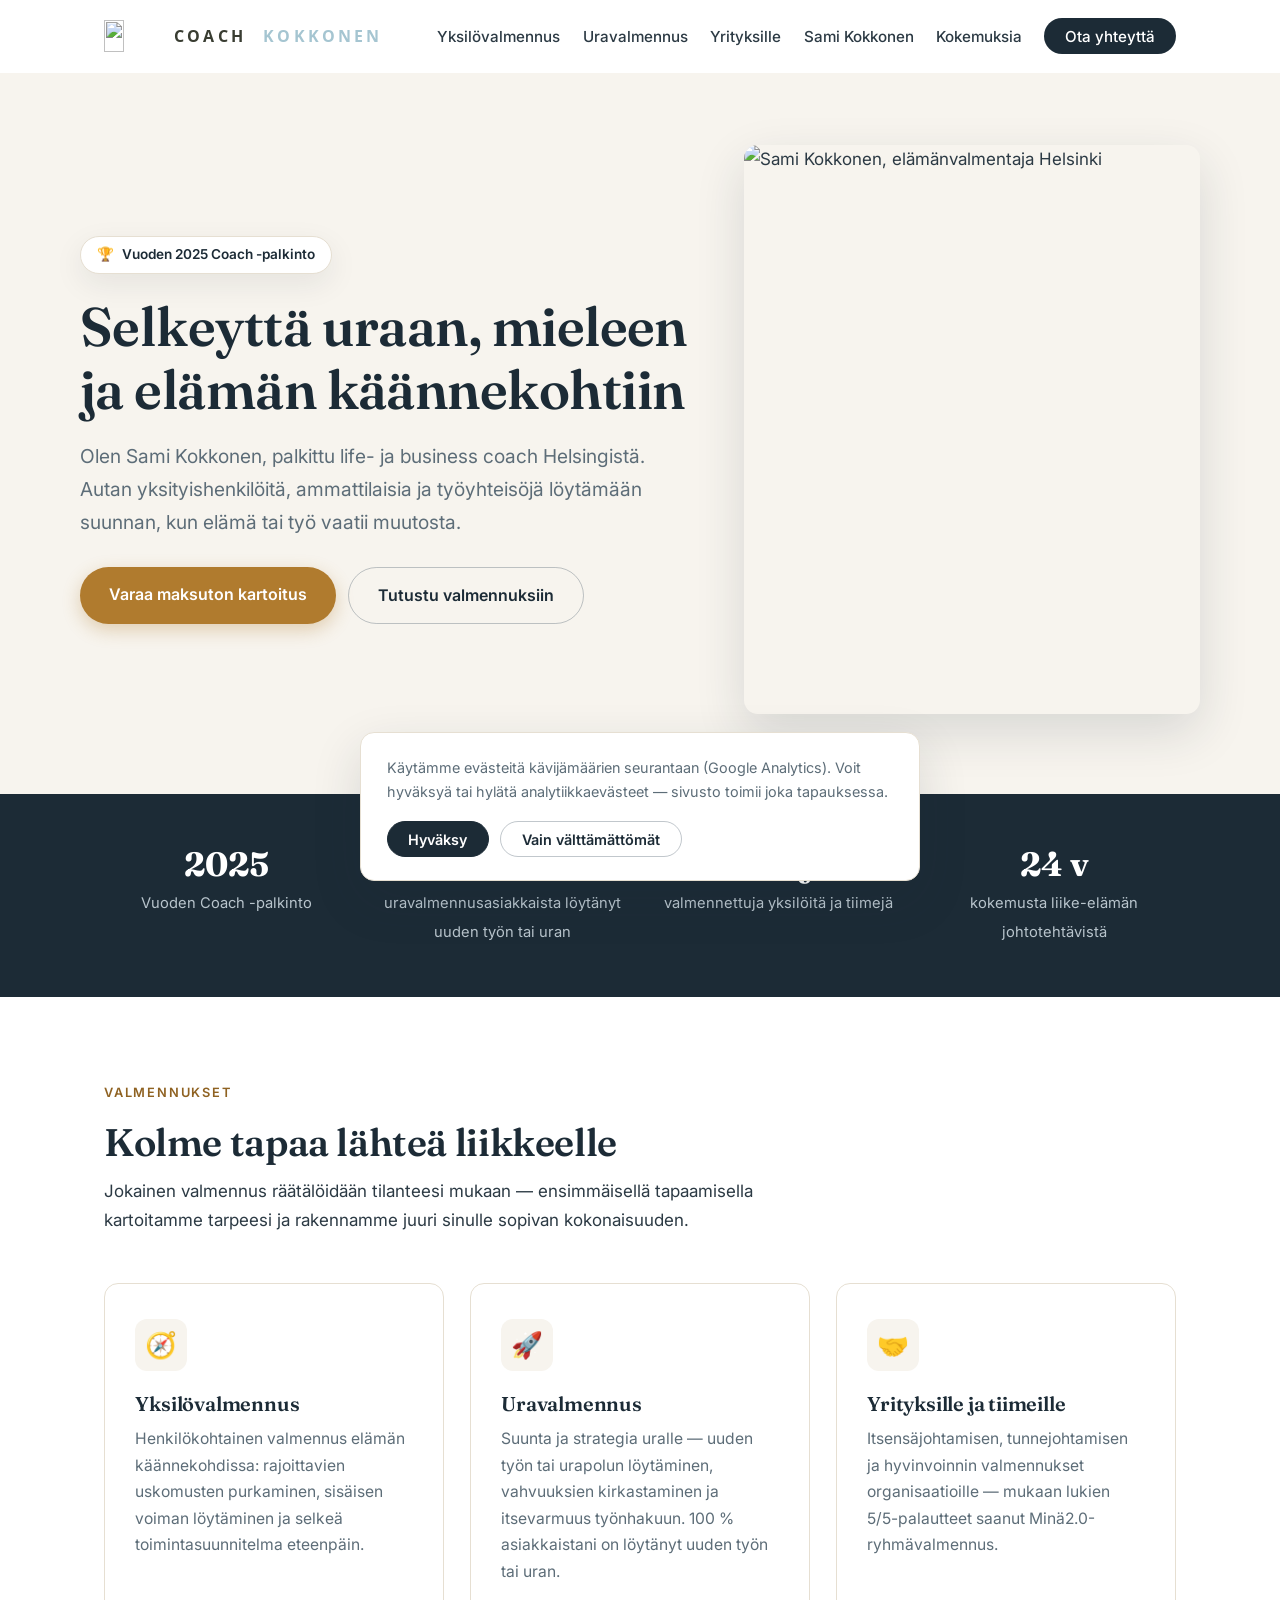
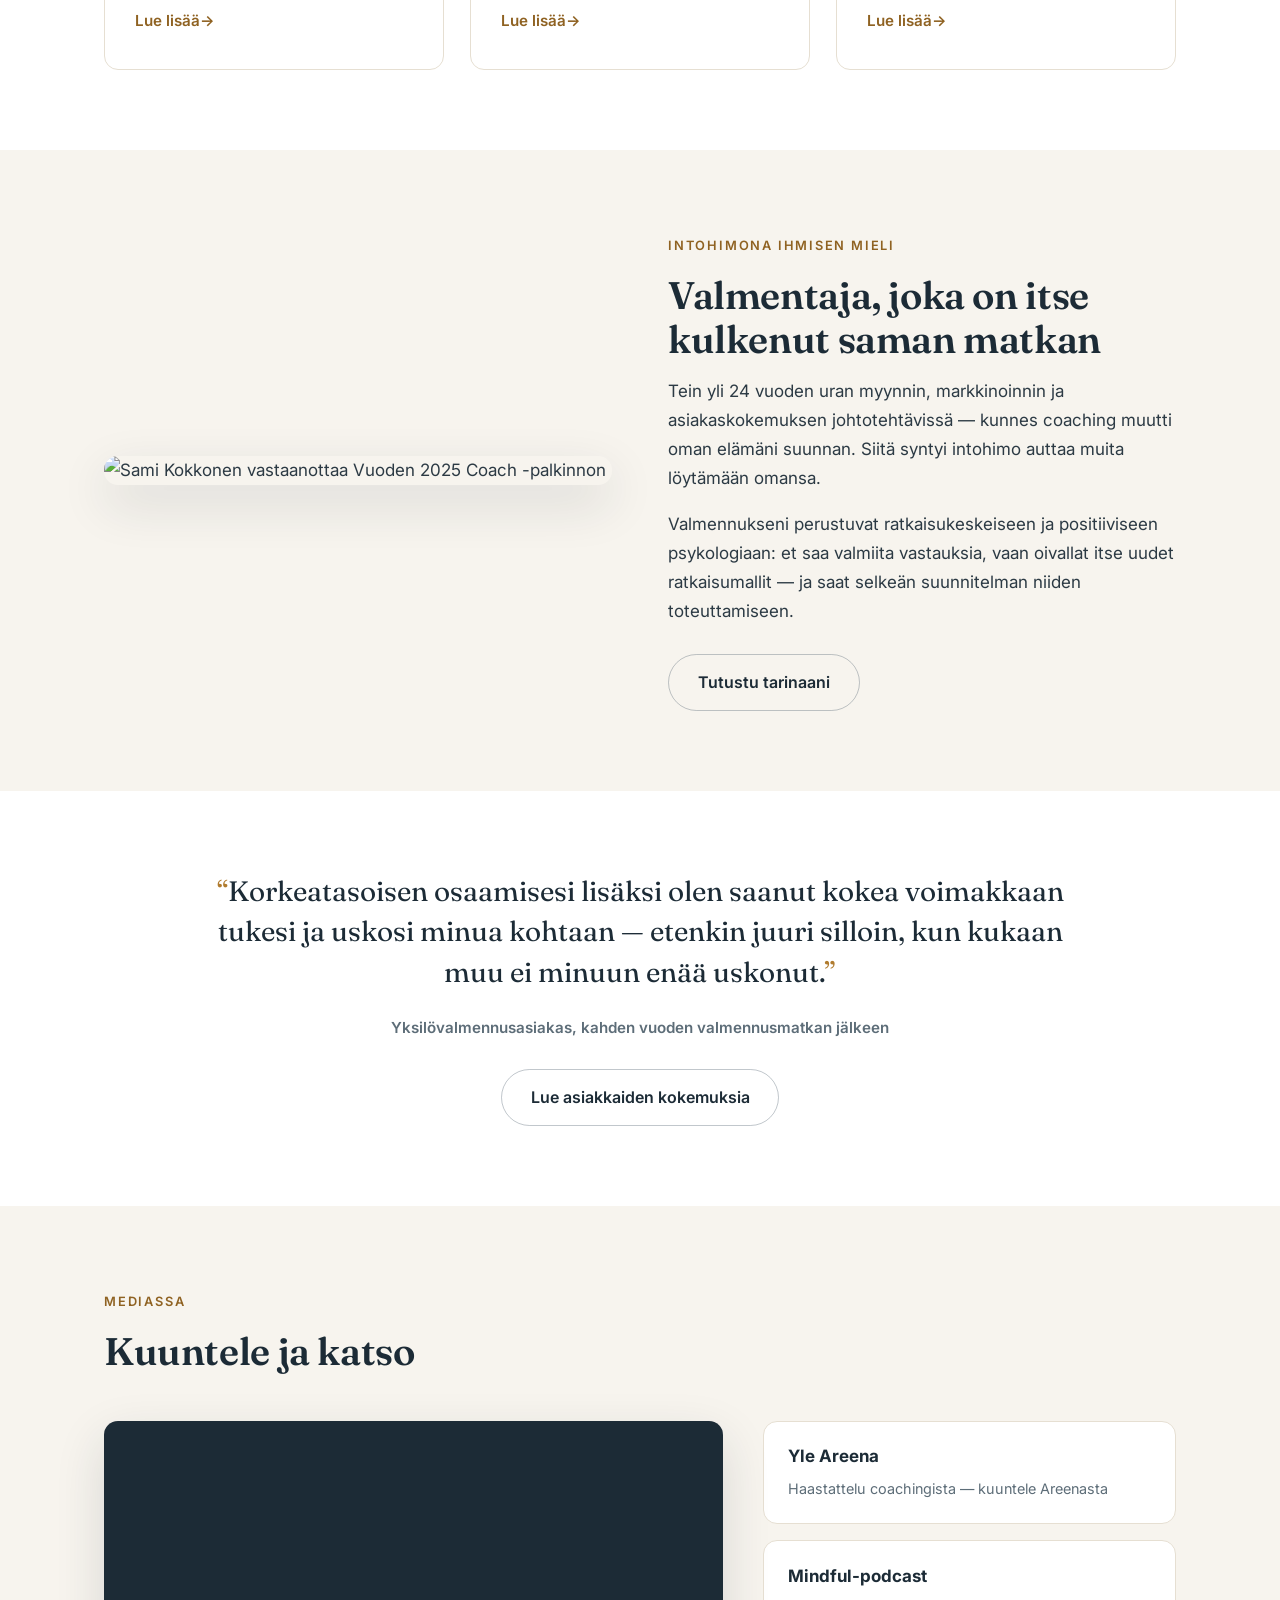
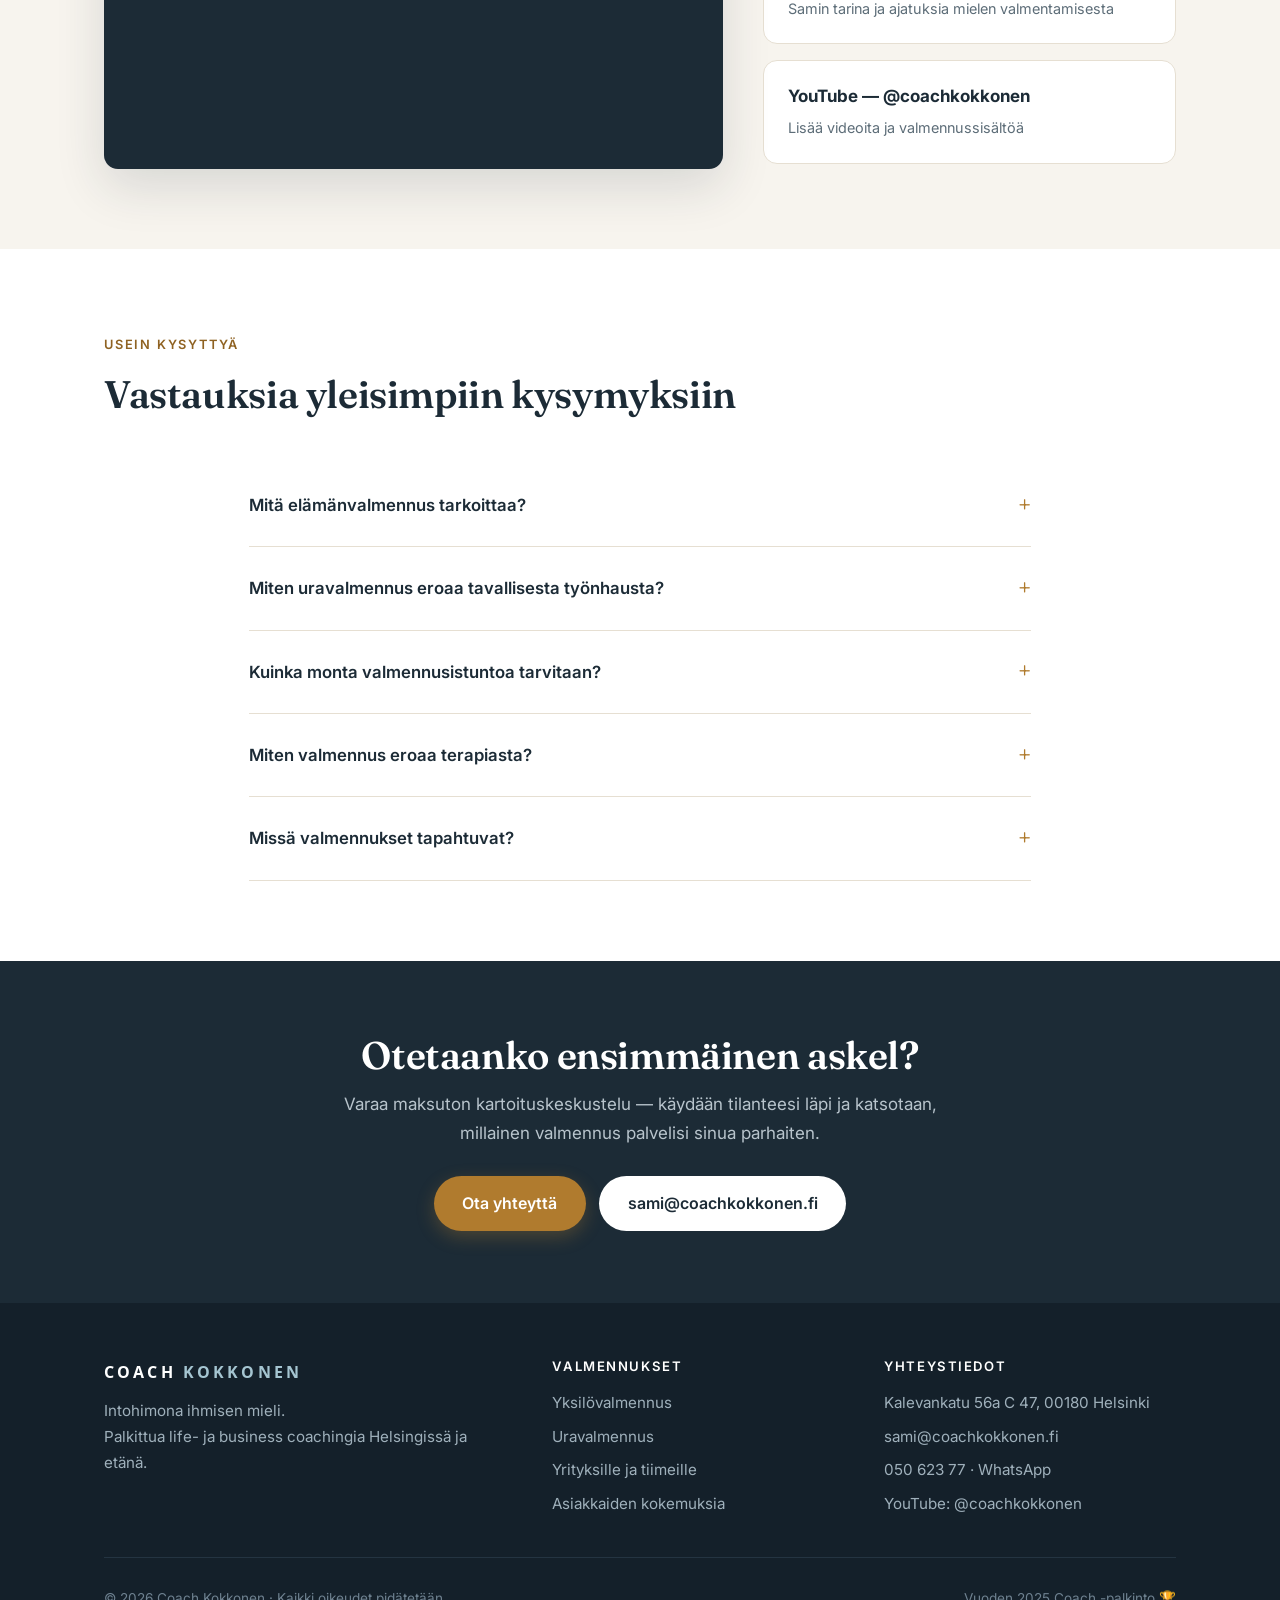
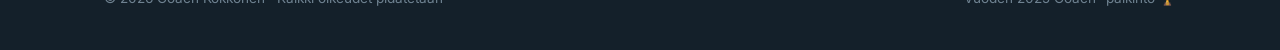
==== index.html @ 94dcbd3d "Initial commit: coachkokkonen.fi website" ====
<!DOCTYPE html>
<html lang="fi">
<head>
<meta charset="utf-8">
<meta name="viewport" content="width=device-width,initial-scale=1">
<title>Coach Kokkonen – Uravalmennus &amp; Elämänvalmennus Helsinki | Sami Kokkonen</title>
<meta name="description" content="Kokenut elämänvalmentaja Helsingissä. Sami Kokkonen auttaa uramuutoksissa, itsensäjohtamisessa ja elämän käännekohdissa. Vuoden 2025 Coach -palkinnon saaja. Ota yhteyttä.">
<link rel="canonical" href="https://www.coachkokkonen.fi/">
<meta property="og:url" content="https://www.coachkokkonen.fi/">
<meta property="og:title" content="Coach Kokkonen – Uravalmennus &amp; Elämänvalmennus Helsinki | Sami Kokkonen">
<meta property="og:type" content="website">
<meta property="og:description" content="Kokenut elämänvalmentaja Helsingissä. Sami Kokkonen auttaa uramuutoksissa, itsensäjohtamisessa ja elämän käännekohdissa. Vuoden 2025 Coach -palkinnon saaja. Ota yhteyttä.">
<meta property="og:site_name" content="coachkokkonen.fi">
<meta property="og:image" content="https://12244a060f.clvaw-cdnwnd.com/14575ef719b008b09313afc50d658e6b/200000005-594c8594c9/700/Sami%20kopio.jpg?ph=12244a060f">
<meta name="robots" content="index,follow">
<link rel="icon" href="https://duyn491kcolsw.cloudfront.net/files/2s/2sd/2sd9d9.ico?ph=12244a060f"><link rel="apple-touch-icon" href="https://duyn491kcolsw.cloudfront.net/files/2s/2sd/2sd9d9.ico?ph=12244a060f">
<link rel="preconnect" href="https://fonts.googleapis.com">
<link rel="preconnect" href="https://fonts.gstatic.com" crossorigin>
<link href="https://fonts.googleapis.com/css2?family=Fraunces:opsz,wght@9..144,500;9..144,600;9..144,700&family=Inter:wght@400;500;600&family=Open+Sans:wght@600;700&display=swap" rel="stylesheet">
<link rel="stylesheet" href="assets/ck.css">
<script async src="https://www.googletagmanager.com/gtag/js?id=G-5MKNSXK6ZG"></script>
<script>
window.dataLayer = window.dataLayer || [];
function gtag(){dataLayer.push(arguments);}
gtag('consent', 'default', {'ad_storage': 'denied', 'analytics_storage': 'denied', 'ad_user_data': 'denied', 'ad_personalization': 'denied'});
gtag('js', new Date());
gtag('config', 'G-5MKNSXK6ZG');
</script>
<script type="application/ld+json">
{
  "@context": "https://schema.org",
  "@graph": [
    {
      "@type": "LocalBusiness",
      "@id": "https://www.coachkokkonen.fi/#business",
      "name": "Coach Kokkonen",
      "description": "Elämänvalmennus, uravalmennus ja itsensäjohtamisen valmennus Helsingissä. Sami Kokkonen on Vuoden 2025 Coach -palkinnon saaja.",
      "url": "https://www.coachkokkonen.fi",
      "telephone": "050 623 77",
      "email": "sami@coachkokkonen.fi",
      "address": {
        "@type": "PostalAddress",
        "streetAddress": "Kalevankatu 56a C 47",
        "addressLocality": "Helsinki",
        "postalCode": "00180",
        "addressCountry": "FI"
      },
      "geo": { "@type": "GeoCoordinates", "latitude": 60.1632, "longitude": 24.9357 },
      "priceRange": "€€",
      "image": "https://12244a060f.clvaw-cdnwnd.com/14575ef719b008b09313afc50d658e6b/200000005-594c8594c9/700/Sami%20kopio.jpg?ph=12244a060f",
      "sameAs": ["https://www.youtube.com/@coachkokkonen"]
    },
    {
      "@type": "Person",
      "@id": "https://www.coachkokkonen.fi/#person",
      "name": "Sami Kokkonen",
      "jobTitle": "Elämänvalmentaja, Coach",
      "description": "Sami Kokkonen on kokenut elämänvalmentaja Helsingissä ja Vuoden 2025 Coach -palkinnon saaja. Hän on valmentanut satoja ihmisiä elämän muutosvaiheissa.",
      "url": "https://www.coachkokkonen.fi/samikokkonen/",
      "worksFor": { "@id": "https://www.coachkokkonen.fi/#business" },
      "award": "Vuoden 2025 Coach -palkinto",
      "image": "https://12244a060f.clvaw-cdnwnd.com/14575ef719b008b09313afc50d658e6b/200000005-594c8594c9/700/Sami%20kopio.jpg?ph=12244a060f",
      "sameAs": ["https://www.youtube.com/@coachkokkonen"]
    },
    {
      "@type": "FAQPage",
      "mainEntity": [
        {
          "@type": "Question",
          "name": "Mitä elämänvalmennus tarkoittaa?",
          "acceptedAnswer": { "@type": "Answer", "text": "Elämänvalmennus on ammatillinen prosessi, jossa valmentaja auttaa asiakasta tunnistamaan tavoitteensa ja rakentamaan toimintasuunnitelman haluamaansa muutokseen. Se on ratkaisukeskeistä ja tulevaisuussuuntautunutta – ei terapiaa." }
        },
        {
          "@type": "Question",
          "name": "Miten uravalmennus eroaa tavallisesta työnhausta?",
          "acceptedAnswer": { "@type": "Answer", "text": "Uravalmennus ei ole vain CV:n hiomista. Se selkeyttää omat vahvuudet, arvot ja urasuunnan sekä rakentaa luottamuksen omaan osaamiseen. Sami Kokkosella on 100 % onnistumisprosentti uravalmennusasiakkailla uuden uran tai työpaikan löytämisessä." }
        },
        {
          "@type": "Question",
          "name": "Kuinka monta valmennusistuntoa tarvitaan?",
          "acceptedAnswer": { "@type": "Answer", "text": "Valmennuksen kesto riippuu yksilöllisestä tilanteesta ja tavoitteista. Kartoitamme tarpeesi ensimmäisessä tapaamisessa ja suunnittelemme juuri sinulle sopivan kokonaisuuden." }
        },
        {
          "@type": "Question",
          "name": "Miten valmennus eroaa terapiasta?",
          "acceptedAnswer": { "@type": "Answer", "text": "Valmennus on tulevaisuuteen ja toimintaan suuntautunutta – se tähtää tavoitteiden saavuttamiseen ja elämänlaadun parantamiseen. Terapia käsittelee menneisyyttä ja psyykkistä sairautta. Valmennus voi toimia terapian rinnalla, mutta ei korvaa sitä." }
        },
        {
          "@type": "Question",
          "name": "Missä valmennukset tapahtuvat?",
          "acceptedAnswer": { "@type": "Answer", "text": "Valmennukset tapahtuvat Helsingissä (Kalevankatu 56a C 47, 00180 Helsinki) tai etäyhteydellä. Yritys- ja ryhmävalmennukset voidaan järjestää myös asiakkaan tiloissa." }
        }
      ]
    }
  ]
}
</script>
</head>
<body>
<header class="site-header">
  <div class="wrap header-inner">
    <a class="brand" href="index.html"><img src="https://12244a060f.clvaw-cdnwnd.com/14575ef719b008b09313afc50d658e6b/200000030-e6f29e6f2b/450/CK.webp?ph=12244a060f" alt="" width="450" height="241">COACH<span>&nbsp;KOKKONEN</span></a>
    <button class="nav-toggle" aria-label="Valikko" aria-expanded="false"><span></span><span></span><span></span></button>
    <nav class="main-nav" aria-label="Päävalikko">
      <ul>
        <li><a href="yksilovalmennus/index.html">Yksilövalmennus</a></li><li><a href="uravalmennus/index.html">Uravalmennus</a></li><li><a href="yksitysille/index.html">Yrityksille</a></li><li><a href="samikokkonen/index.html">Sami Kokkonen</a></li><li><a href="referenssit/index.html">Kokemuksia</a></li><li><a class="nav-cta" href="varaus/index.html">Ota yhteyttä</a></li>
      </ul>
    </nav>
  </div>
</header>
<main>
<section class="hero">
  <div class="wrap hero-grid">
    <div class="hero-text">
      <span class="award-chip">Vuoden 2025 Coach -palkinto</span>
      <h1>Selkeyttä uraan, mieleen ja elämän käännekohtiin</h1>
      <p class="lead">Olen Sami Kokkonen, palkittu life- ja business coach Helsingistä. Autan yksityishenkilöitä, ammattilaisia ja työyhteisöjä löytämään suunnan, kun elämä tai työ vaatii muutosta.</p>
      <div class="btn-row">
        <a class="btn btn-primary" href="varaus/index.html">Varaa maksuton kartoitus</a>
        <a class="btn btn-ghost" href="#valmennukset">Tutustu valmennuksiin</a>
      </div>
    </div>
    <div class="hero-img reveal">
      <img src="https://12244a060f.clvaw-cdnwnd.com/14575ef719b008b09313afc50d658e6b/200000025-9d79d9d79f/700/Samipysty.webp?ph=12244a060f" alt="Sami Kokkonen, elämänvalmentaja Helsinki" width="700" height="875" fetchpriority="high">
    </div>
  </div>
</section>

<section class="stats">
  <div class="wrap stats-grid">
    <div class="stat reveal"><strong>2025</strong><span>Vuoden Coach -palkinto</span></div>
    <div class="stat reveal"><strong>100&nbsp;%</strong><span>uravalmennusasiakkaista löytänyt uuden työn tai uran</span></div>
    <div class="stat reveal"><strong>Satoja</strong><span>valmennettuja yksilöitä ja tiimejä</span></div>
    <div class="stat reveal"><strong>24&nbsp;v</strong><span>kokemusta liike-elämän johtotehtävistä</span></div>
  </div>
</section>

<section class="section" id="valmennukset">
  <div class="wrap">
    <div class="section-head reveal">
      <span class="eyebrow">Valmennukset</span>
      <h2>Kolme tapaa lähteä liikkeelle</h2>
      <p>Jokainen valmennus räätälöidään tilanteesi mukaan — ensimmäisellä tapaamisella kartoitamme tarpeesi ja rakennamme juuri sinulle sopivan kokonaisuuden.</p>
    </div>
    <div class="cards">
      <a class="card reveal" href="yksilovalmennus/index.html">
        <span class="card-icon">🧭</span>
        <h3>Yksilövalmennus</h3>
        <p>Henkilökohtainen valmennus elämän käännekohdissa: rajoittavien uskomusten purkaminen, sisäisen voiman löytäminen ja selkeä toimintasuunnitelma eteenpäin.</p>
        <span class="card-link">Lue lisää</span>
      </a>
      <a class="card reveal" href="uravalmennus/index.html">
        <span class="card-icon">🚀</span>
        <h3>Uravalmennus</h3>
        <p>Suunta ja strategia uralle — uuden työn tai urapolun löytäminen, vahvuuksien kirkastaminen ja itsevarmuus työnhakuun. 100 % asiakkaistani on löytänyt uuden työn tai uran.</p>
        <span class="card-link">Lue lisää</span>
      </a>
      <a class="card reveal" href="yksitysille/index.html">
        <span class="card-icon">🤝</span>
        <h3>Yrityksille ja tiimeille</h3>
        <p>Itsensäjohtamisen, tunnejohtamisen ja hyvinvoinnin valmennukset organisaatioille — mukaan lukien 5/5-palautteet saanut Minä2.0-ryhmävalmennus.</p>
        <span class="card-link">Lue lisää</span>
      </a>
    </div>
  </div>
</section>

<section class="section section-alt">
  <div class="wrap split">
    <div class="reveal">
      <img src="https://12244a060f.clvaw-cdnwnd.com/14575ef719b008b09313afc50d658e6b/200000042-519d5519d6/700/IMG_0600.webp?ph=12244a060f" alt="Sami Kokkonen vastaanottaa Vuoden 2025 Coach -palkinnon" loading="lazy">
    </div>
    <div class="reveal">
      <span class="eyebrow">Intohimona ihmisen mieli</span>
      <h2>Valmentaja, joka on itse kulkenut saman matkan</h2>
      <p>Tein yli 24 vuoden uran myynnin, markkinoinnin ja asiakaskokemuksen johtotehtävissä — kunnes coaching muutti oman elämäni suunnan. Siitä syntyi intohimo auttaa muita löytämään omansa.</p>
      <p>Valmennukseni perustuvat ratkaisukeskeiseen ja positiiviseen psykologiaan: et saa valmiita vastauksia, vaan oivallat itse uudet ratkaisumallit — ja saat selkeän suunnitelman niiden toteuttamiseen.</p>
      <div class="btn-row">
        <a class="btn btn-ghost" href="samikokkonen/index.html">Tutustu tarinaani</a>
      </div>
    </div>
  </div>
</section>

<section class="section">
  <div class="wrap">
    <div class="quote-feature reveal">
      <blockquote>Korkeatasoisen osaamisesi lisäksi olen saanut kokea voimakkaan tukesi ja uskosi minua kohtaan — etenkin juuri silloin, kun kukaan muu ei minuun enää uskonut.</blockquote>
      <cite>Yksilövalmennusasiakas, kahden vuoden valmennusmatkan jälkeen</cite>
      <div class="btn-row" style="justify-content:center">
        <a class="btn btn-ghost" href="referenssit/index.html">Lue asiakkaiden kokemuksia</a>
      </div>
    </div>
  </div>
</section>

<section class="section section-alt">
  <div class="wrap">
    <div class="section-head reveal">
      <span class="eyebrow">Mediassa</span>
      <h2>Kuuntele ja katso</h2>
    </div>
    <div class="media-grid">
      <div class="video-frame reveal">
        <iframe src="https://www.youtube-nocookie.com/embed/ED1IgJJfV4I" title="Coach Kokkonen — YouTube" loading="lazy" allowfullscreen></iframe>
      </div>
      <div class="media-links">
        <a class="media-link reveal" href="https://areena.yle.fi/audio/1-50828276" rel="noopener">
          <strong>Yle Areena</strong>
          <span>Haastattelu coachingista — kuuntele Areenasta</span>
        </a>
        <a class="media-link reveal" href="https://open.spotify.com/episode/5xf4Cy0UXvt36YY0BQ0nOB?si=5157d813c4a547db" rel="noopener">
          <strong>Mindful-podcast</strong>
          <span>Samin tarina ja ajatuksia mielen valmentamisesta</span>
        </a>
        <a class="media-link reveal" href="https://www.youtube.com/@coachkokkonen" rel="noopener">
          <strong>YouTube — @coachkokkonen</strong>
          <span>Lisää videoita ja valmennussisältöä</span>
        </a>
      </div>
    </div>
  </div>
</section>

<section class="section">
  <div class="wrap">
    <div class="section-head reveal">
      <span class="eyebrow">Usein kysyttyä</span>
      <h2>Vastauksia yleisimpiin kysymyksiin</h2>
    </div>
    <div class="faq reveal">
      <details>
        <summary>Mitä elämänvalmennus tarkoittaa?</summary>
        <p>Elämänvalmennus on ammatillinen prosessi, jossa valmentaja auttaa sinua tunnistamaan tavoitteesi ja rakentamaan toimintasuunnitelman haluamaasi muutokseen. Se on ratkaisukeskeistä ja tulevaisuussuuntautunutta — ei terapiaa.</p>
      </details>
      <details>
        <summary>Miten uravalmennus eroaa tavallisesta työnhausta?</summary>
        <p>Uravalmennus ei ole vain CV:n hiomista. Se selkeyttää vahvuutesi, arvosi ja urasuuntasi sekä rakentaa luottamuksen omaan osaamiseen. Uravalmennusasiakkaistani 100 % on löytänyt uuden uran tai työpaikan.</p>
      </details>
      <details>
        <summary>Kuinka monta valmennusistuntoa tarvitaan?</summary>
        <p>Valmennuksen kesto riippuu tilanteestasi ja tavoitteistasi. Kartoitamme tarpeesi ensimmäisessä tapaamisessa ja suunnittelemme juuri sinulle sopivan kokonaisuuden.</p>
      </details>
      <details>
        <summary>Miten valmennus eroaa terapiasta?</summary>
        <p>Valmennus suuntautuu tulevaisuuteen ja toimintaan — se tähtää tavoitteiden saavuttamiseen ja elämänlaadun parantamiseen. Terapia käsittelee menneisyyttä ja psyykkistä sairautta. Valmennus voi toimia terapian rinnalla, mutta ei korvaa sitä.</p>
      </details>
      <details>
        <summary>Missä valmennukset tapahtuvat?</summary>
        <p>Valmennukset tapahtuvat Helsingissä (Kalevankatu 56a C 47, 00180 Helsinki) tai etäyhteydellä. Yritys- ja ryhmävalmennukset voidaan järjestää myös asiakkaan tiloissa.</p>
      </details>
    </div>
  </div>
</section>

<section class="cta-band">
  <div class="wrap reveal">
    <h2>Otetaanko ensimmäinen askel?</h2>
    <p>Varaa maksuton kartoituskeskustelu — käydään tilanteesi läpi ja katsotaan, millainen valmennus palvelisi sinua parhaiten.</p>
    <div class="btn-row">
      <a class="btn btn-primary" href="varaus/index.html">Ota yhteyttä</a>
      <a class="btn btn-light" href="mailto:sami@coachkokkonen.fi">sami@coachkokkonen.fi</a>
    </div>
  </div>
</section>
</main>
<footer class="site-footer">
  <div class="wrap">
    <div class="footer-grid">
      <div>
        <a class="brand" href="index.html">COACH<span>&nbsp;KOKKONEN</span></a>
        <p>Intohimona ihmisen mieli.<br>Palkittua life- ja business coachingia Helsingissä ja etänä.</p>
      </div>
      <div>
        <h3>Valmennukset</h3>
        <ul>
          <li><a href="yksilovalmennus/index.html">Yksilövalmennus</a></li>
          <li><a href="uravalmennus/index.html">Uravalmennus</a></li>
          <li><a href="yksitysille/index.html">Yrityksille ja tiimeille</a></li>
          <li><a href="referenssit/index.html">Asiakkaiden kokemuksia</a></li>
        </ul>
      </div>
      <div>
        <h3>Yhteystiedot</h3>
        <ul>
          <li>Kalevankatu 56a C 47, 00180 Helsinki</li>
          <li><a href="mailto:sami@coachkokkonen.fi">sami@coachkokkonen.fi</a></li>
          <li><a href="tel:05062377">050 623 77</a> · <a href="https://wa.me/+3585062377" rel="noopener">WhatsApp</a></li>
          <li><a href="https://www.youtube.com/@coachkokkonen" rel="noopener">YouTube: @coachkokkonen</a></li>
        </ul>
      </div>
    </div>
    <div class="footer-bottom">
      <span>© 2026 Coach Kokkonen · Kaikki oikeudet pidätetään</span>
      <span>Vuoden 2025 Coach -palkinto 🏆</span>
    </div>
  </div>
</footer>
<div class="cookie-banner" role="dialog" aria-label="Evästeet">
  <p>Käytämme evästeitä kävijämäärien seurantaan (Google Analytics). Voit hyväksyä tai hylätä analytiikkaevästeet — sivusto toimii joka tapauksessa.</p>
  <div class="cookie-actions">
    <button class="accept">Hyväksy</button>
    <button class="decline">Vain välttämättömät</button>
  </div>
</div>
<script src="assets/ck.js"></script>
</body>
</html>
---- assets/ck.css ----
/* ============================================================
   Coach Kokkonen — sivuston tyylit
   ============================================================ */

:root {
  --ink: #1c2b36;
  --ink-soft: #46596655;
  --text: #2c3a44;
  --text-muted: #5d6d78;
  --paper: #f7f4ee;
  --white: #ffffff;
  --accent: #b07b2e;
  --accent-dark: #8f6222;
  --line: #e6dfd2;
  --logo-blue: #a5c5d1;
  --logo-dark: #393d32;
  --radius: 14px;
  --shadow: 0 10px 30px rgba(28, 43, 54, 0.08);
  --shadow-lg: 0 18px 50px rgba(28, 43, 54, 0.14);
  --font-display: "Fraunces", Georgia, serif;
  --font-body: "Inter", -apple-system, "Segoe UI", sans-serif;
  --w-max: 1120px;
}

* { box-sizing: border-box; margin: 0; padding: 0; }

html { scroll-behavior: smooth; }

body {
  font-family: var(--font-body);
  font-size: 1.0625rem;
  line-height: 1.7;
  color: var(--text);
  background: var(--white);
  -webkit-font-smoothing: antialiased;
  overflow-wrap: break-word;
}

.stat span, h1, h2 { -webkit-hyphens: auto; hyphens: auto; }

img { max-width: 100%; height: auto; display: block; }

h1, h2, h3 {
  font-family: var(--font-display);
  font-weight: 600;
  color: var(--ink);
  line-height: 1.15;
  letter-spacing: -0.01em;
}

h1 { font-size: clamp(2.2rem, 5vw, 3.4rem); }
h2 { font-size: clamp(1.7rem, 3.5vw, 2.4rem); }
h3 { font-size: 1.25rem; }

p + p { margin-top: 1em; }

a { color: var(--accent-dark); }

.wrap {
  max-width: var(--w-max);
  margin: 0 auto;
  padding: 0 1.5rem;
}

.eyebrow {
  display: inline-block;
  font-size: 0.8rem;
  font-weight: 600;
  letter-spacing: 0.14em;
  text-transform: uppercase;
  color: var(--accent-dark);
  margin-bottom: 1rem;
}

.lead {
  font-size: 1.2rem;
  color: var(--text-muted);
  max-width: 38em;
}

/* ---------- Painikkeet ---------- */

.btn {
  display: inline-block;
  font-family: var(--font-body);
  font-size: 1rem;
  font-weight: 600;
  text-decoration: none;
  padding: 0.85rem 1.8rem;
  border-radius: 999px;
  transition: transform 0.18s ease, box-shadow 0.18s ease, background 0.18s ease;
}

.btn-primary {
  background: var(--accent);
  color: var(--white);
  box-shadow: 0 6px 18px rgba(176, 123, 46, 0.32);
}

.btn-primary:hover {
  background: var(--accent-dark);
  transform: translateY(-2px);
  box-shadow: 0 10px 24px rgba(176, 123, 46, 0.4);
}

.btn-ghost {
  color: var(--ink);
  border: 1.5px solid var(--ink-soft);
  background: transparent;
}

.btn-ghost:hover {
  border-color: var(--ink);
  transform: translateY(-2px);
}

.btn-light {
  background: var(--white);
  color: var(--ink);
}

.btn-light:hover { transform: translateY(-2px); box-shadow: var(--shadow); }

.btn-row {
  display: flex;
  flex-wrap: wrap;
  gap: 0.8rem;
  margin-top: 1.8rem;
}

/* ---------- Header ---------- */

.site-header {
  position: sticky;
  top: 0;
  z-index: 100;
  background: rgba(255, 255, 255, 0.94);
  backdrop-filter: blur(10px);
  border-bottom: 1px solid transparent;
  transition: border-color 0.2s ease, box-shadow 0.2s ease;
}

.site-header.scrolled {
  border-bottom-color: var(--line);
  box-shadow: 0 4px 18px rgba(28, 43, 54, 0.06);
}

.header-inner {
  display: flex;
  align-items: center;
  justify-content: space-between;
  gap: 1rem;
  min-height: 72px;
  position: relative;
}

.brand {
  display: inline-flex;
  align-items: center;
  gap: 0.65rem;
  font-family: "Open Sans", var(--font-body);
  font-size: 0.98rem;
  font-weight: 700;
  letter-spacing: 0.2em;
  color: var(--logo-dark);
  text-decoration: none;
  white-space: nowrap;
}

.brand img {
  height: 32px;
  width: auto;
}

.brand span { color: var(--logo-blue); }

.main-nav ul {
  display: flex;
  align-items: center;
  gap: 1.4rem;
  list-style: none;
}

.main-nav a {
  white-space: nowrap;
  font-size: 0.95rem;
  font-weight: 500;
  color: var(--text);
  text-decoration: none;
  padding: 0.3rem 0;
  border-bottom: 2px solid transparent;
  transition: color 0.15s ease, border-color 0.15s ease;
}

.main-nav a:hover { color: var(--ink); border-bottom-color: var(--accent); }

.main-nav a.active { color: var(--ink); border-bottom-color: var(--accent); font-weight: 600; }

.main-nav a.nav-cta {
  background: var(--ink);
  color: var(--white);
  padding: 0.55rem 1.3rem;
  border-radius: 999px;
  border-bottom: none;
}

.main-nav a.nav-cta:hover { background: var(--accent-dark); }

.nav-toggle {
  display: none;
  background: none;
  border: none;
  cursor: pointer;
  padding: 0.5rem;
}

.nav-toggle span {
  display: block;
  width: 24px;
  height: 2px;
  background: var(--ink);
  margin: 5px 0;
  transition: transform 0.2s ease, opacity 0.2s ease;
}

@media (max-width: 1120px) {
  .nav-toggle { display: block; }

  .site-header .main-nav {
    position: absolute;
    top: 100%;
    left: 0;
    right: 0;
    background: var(--white);
    border-bottom: 1px solid var(--line);
    box-shadow: var(--shadow-lg);
    display: none;
  }

  .site-header .main-nav.open { display: block; }

  .site-header .main-nav ul {
    flex-direction: column;
    align-items: stretch;
    gap: 0;
    padding: 0.8rem 1.5rem 1.4rem;
  }

  .site-header .main-nav a {
    display: block;
    padding: 0.7rem 0;
    font-size: 1.05rem;
    border-bottom: 1px solid var(--line);
  }

  .site-header .main-nav a.nav-cta { text-align: center; margin-top: 0.9rem; border-bottom: none; }

  body.nav-open .nav-toggle span:nth-child(1) { transform: translateY(7px) rotate(45deg); }
  body.nav-open .nav-toggle span:nth-child(2) { opacity: 0; }
  body.nav-open .nav-toggle span:nth-child(3) { transform: translateY(-7px) rotate(-45deg); }
}

/* ---------- Hero ---------- */

.hero {
  background: var(--paper);
  overflow: hidden;
}

.hero-grid {
  display: grid;
  grid-template-columns: minmax(0, 1.15fr) minmax(0, 0.85fr);
  gap: 3rem;
  align-items: center;
  padding: 4.5rem 0 5rem;
}

.award-chip {
  display: inline-flex;
  align-items: center;
  gap: 0.5rem;
  background: var(--white);
  border: 1px solid var(--line);
  border-radius: 999px;
  padding: 0.4rem 1rem;
  font-size: 0.85rem;
  font-weight: 600;
  color: var(--ink);
  margin-bottom: 1.4rem;
  box-shadow: var(--shadow);
}

.award-chip::before { content: "🏆"; }

.hero-text h1 { margin-bottom: 1.2rem; }

.hero-img {
  position: relative;
}

.hero-img img {
  border-radius: var(--radius);
  box-shadow: var(--shadow-lg);
  aspect-ratio: 4 / 5;
  object-fit: cover;
  width: 100%;
}

.hero-img::after {
  content: "";
  position: absolute;
  inset: 1.2rem -1.2rem -1.2rem 1.2rem;
  border: 2px solid var(--accent);
  border-radius: var(--radius);
  opacity: 0.45;
  z-index: -1;
}

@media (max-width: 820px) {
  .hero-grid { grid-template-columns: 1fr; padding: 3rem 0 3.5rem; }
  .hero-img { max-width: 420px; }
}

/* ---------- Lukurivi (stats) ---------- */

.stats {
  background: var(--ink);
  color: var(--white);
  padding: 3.2rem 0;
}

.stats-grid {
  display: grid;
  grid-template-columns: repeat(4, minmax(0, 1fr));
  gap: 2rem;
  text-align: center;
}

.stat strong {
  display: block;
  font-family: var(--font-display);
  font-size: 2.1rem;
  color: var(--white);
  line-height: 1.1;
  margin-bottom: 0.35rem;
}

.stat span { font-size: 0.92rem; color: #b8c4cc; }

@media (max-width: 820px) {
  .stats-grid { grid-template-columns: repeat(2, minmax(0, 1fr)); }
}

/* ---------- Sektiot ---------- */

.section { padding: 5rem 0; }

.section-alt { background: var(--paper); }

.section-head {
  max-width: 44em;
  margin-bottom: 3rem;
}

.section-head h2 { margin-bottom: 0.8rem; }

/* ---------- Palvelukortit ---------- */

.cards {
  display: grid;
  grid-template-columns: repeat(3, minmax(0, 1fr));
  gap: 1.6rem;
}

.card {
  background: var(--white);
  border: 1px solid var(--line);
  border-radius: var(--radius);
  padding: 2.2rem 1.9rem;
  display: flex;
  flex-direction: column;
  text-decoration: none;
  color: var(--text);
  transition: transform 0.2s ease, box-shadow 0.2s ease, border-color 0.2s ease;
}

.card:hover {
  transform: translateY(-5px);
  box-shadow: var(--shadow-lg);
  border-color: transparent;
}

.card .card-icon {
  font-size: 1.6rem;
  width: 52px;
  height: 52px;
  display: grid;
  place-items: center;
  background: var(--paper);
  border-radius: 12px;
  margin-bottom: 1.3rem;
}

.card h3 { margin-bottom: 0.7rem; }

.card p { font-size: 0.98rem; color: var(--text-muted); flex-grow: 1; }

.card .card-link {
  margin-top: 1.4rem;
  font-weight: 600;
  font-size: 0.95rem;
  color: var(--accent-dark);
}

.card .card-link::after { content: " →"; transition: margin-left 0.15s ease; display: inline-block; }

.card:hover .card-link::after { margin-left: 4px; }

@media (max-width: 820px) {
  .cards { grid-template-columns: 1fr; }
}

/* ---------- Kaksipalstainen sisältö ---------- */

.split {
  display: grid;
  grid-template-columns: minmax(0, 1fr) minmax(0, 1fr);
  gap: 3.5rem;
  align-items: center;
}

.split img {
  border-radius: var(--radius);
  box-shadow: var(--shadow-lg);
  width: 100%;
  object-fit: cover;
}

.split h2 { margin-bottom: 1rem; }

@media (max-width: 820px) {
  .split { grid-template-columns: 1fr; gap: 2rem; }
}

/* ---------- Listat ---------- */

.checklist {
  list-style: none;
  margin-top: 1.4rem;
  display: grid;
  gap: 0.7rem;
}

.checklist li {
  position: relative;
  padding-left: 1.9rem;
}

.checklist li::before {
  content: "✓";
  position: absolute;
  left: 0;
  top: 0;
  font-weight: 700;
  color: var(--accent);
}

/* ---------- Prosessivaiheet ---------- */

.steps {
  display: grid;
  grid-template-columns: repeat(3, minmax(0, 1fr));
  gap: 1.6rem;
  counter-reset: step;
}

.steps.steps-4 { grid-template-columns: repeat(4, minmax(0, 1fr)); }

.step {
  background: var(--white);
  border: 1px solid var(--line);
  border-radius: var(--radius);
  padding: 2rem 1.8rem;
}

.step::before {
  counter-increment: step;
  content: counter(step, decimal-leading-zero);
  display: block;
  font-family: var(--font-display);
  font-size: 1.5rem;
  font-weight: 700;
  color: var(--accent);
  margin-bottom: 0.8rem;
}

.step h3 { margin-bottom: 0.5rem; font-size: 1.12rem; }

.step p { font-size: 0.95rem; color: var(--text-muted); }

@media (max-width: 880px) {
  .steps, .steps.steps-4 { grid-template-columns: 1fr; }
}

/* ---------- Sitaatit ---------- */

.quote-feature {
  max-width: 50em;
  margin: 0 auto;
  text-align: center;
}

.quote-feature blockquote {
  font-family: var(--font-display);
  font-size: clamp(1.3rem, 2.6vw, 1.75rem);
  line-height: 1.45;
  color: var(--ink);
}

.quote-feature blockquote::before { content: "“"; color: var(--accent); }
.quote-feature blockquote::after { content: "”"; color: var(--accent); }

.quote-feature cite {
  display: block;
  margin-top: 1.4rem;
  font-style: normal;
  font-size: 0.95rem;
  font-weight: 600;
  color: var(--text-muted);
}

.quote-grid {
  display: grid;
  grid-template-columns: repeat(2, minmax(0, 1fr));
  gap: 1.6rem;
}

.quote-card {
  background: var(--white);
  border: 1px solid var(--line);
  border-radius: var(--radius);
  padding: 2rem 1.9rem;
  display: flex;
  flex-direction: column;
}

.quote-card blockquote {
  flex-grow: 1;
  font-size: 1rem;
  color: var(--text);
}

.quote-card blockquote::before {
  content: "“";
  display: block;
  font-family: var(--font-display);
  font-size: 2.2rem;
  color: var(--accent);
  line-height: 1;
  margin-bottom: 0.4rem;
}

.quote-card cite {
  margin-top: 1.3rem;
  font-style: normal;
  font-size: 0.9rem;
  font-weight: 600;
  color: var(--ink);
}

.quote-card cite small {
  display: block;
  font-weight: 400;
  color: var(--text-muted);
}

@media (max-width: 820px) {
  .quote-grid { grid-template-columns: 1fr; }
}

/* ---------- Media ---------- */

.media-grid {
  display: grid;
  grid-template-columns: minmax(0, 1.2fr) minmax(0, 0.8fr);
  gap: 2.5rem;
  align-items: start;
}

.video-frame {
  position: relative;
  padding-bottom: 56.25%;
  border-radius: var(--radius);
  overflow: hidden;
  box-shadow: var(--shadow-lg);
  background: var(--ink);
}

.video-frame iframe {
  position: absolute;
  inset: 0;
  width: 100%;
  height: 100%;
  border: 0;
}

.media-links { display: grid; gap: 1rem; }

.media-link {
  display: block;
  background: var(--white);
  border: 1px solid var(--line);
  border-radius: var(--radius);
  padding: 1.3rem 1.5rem;
  text-decoration: none;
  color: var(--text);
  transition: transform 0.18s ease, box-shadow 0.18s ease;
}

.media-link:hover { transform: translateY(-3px); box-shadow: var(--shadow); }

.media-link strong { display: block; color: var(--ink); margin-bottom: 0.15rem; }

.media-link span { font-size: 0.9rem; color: var(--text-muted); }

@media (max-width: 820px) {
  .media-grid { grid-template-columns: 1fr; }
}

/* ---------- FAQ ---------- */

.faq { max-width: 46em; margin: 0 auto; }

.faq details {
  border-bottom: 1px solid var(--line);
}

.faq summary {
  cursor: pointer;
  list-style: none;
  display: flex;
  justify-content: space-between;
  align-items: center;
  gap: 1rem;
  padding: 1.3rem 0;
  font-weight: 600;
  font-size: 1.05rem;
  color: var(--ink);
}

.faq summary::-webkit-details-marker { display: none; }

.faq summary::after {
  content: "+";
  font-family: var(--font-display);
  font-size: 1.5rem;
  color: var(--accent);
  transition: transform 0.2s ease;
  flex-shrink: 0;
}

.faq details[open] summary::after { transform: rotate(45deg); }

.faq details p {
  padding: 0 0 1.4rem;
  color: var(--text-muted);
  max-width: 42em;
}

/* ---------- CTA-banneri ---------- */

.cta-band {
  background: var(--ink);
  color: var(--white);
  text-align: center;
  padding: 4.5rem 0;
}

.cta-band h2 { color: var(--white); margin-bottom: 0.8rem; }

.cta-band p { color: #b8c4cc; max-width: 36em; margin: 0 auto; }

.cta-band .btn-row { justify-content: center; }

/* ---------- Yhteystiedot ---------- */

.contact-grid {
  display: grid;
  grid-template-columns: minmax(0, 1fr) minmax(0, 1fr);
  gap: 3rem;
  align-items: start;
}

.contact-card {
  background: var(--white);
  border: 1px solid var(--line);
  border-radius: var(--radius);
  padding: 2.4rem 2.2rem;
  box-shadow: var(--shadow);
}

.contact-card dl { display: grid; gap: 1.3rem; }

.contact-card dt {
  font-size: 0.78rem;
  font-weight: 600;
  letter-spacing: 0.1em;
  text-transform: uppercase;
  color: var(--text-muted);
  margin-bottom: 0.2rem;
}

.contact-card dd { font-size: 1.1rem; color: var(--ink); }

.contact-card dd a { color: var(--ink); text-decoration: none; border-bottom: 1.5px solid var(--accent); }

.contact-card dd a:hover { color: var(--accent-dark); }

@media (max-width: 820px) {
  .contact-grid { grid-template-columns: 1fr; }
}

/* ---------- Sivuhero (alasivut) ---------- */

.page-hero {
  background: var(--paper);
  padding: 4rem 0 3.5rem;
}

.page-hero h1 { margin-bottom: 1rem; }

/* ---------- Proosasisältö ---------- */

.prose { max-width: 44em; }

.prose h2 { margin: 2.2rem 0 0.8rem; font-size: 1.5rem; }

.prose ul { margin: 1em 0 1em 1.3em; }

.prose li { margin-bottom: 0.4em; }

/* ---------- Footer ---------- */

.site-footer {
  background: #14202a;
  color: #9fb0bb;
  padding: 3.5rem 0 2.5rem;
  font-size: 0.95rem;
}

.footer-grid {
  display: grid;
  grid-template-columns: minmax(0, 1.4fr) minmax(0, 1fr) minmax(0, 1fr);
  gap: 2.5rem;
  margin-bottom: 2.5rem;
}

.site-footer .brand { color: var(--white); display: inline-block; margin-bottom: 0.8rem; }

.site-footer h3 {
  color: var(--white);
  font-family: var(--font-body);
  font-size: 0.82rem;
  font-weight: 600;
  letter-spacing: 0.12em;
  text-transform: uppercase;
  margin-bottom: 1rem;
}

.site-footer ul { list-style: none; display: grid; gap: 0.5rem; }

.site-footer a { color: #9fb0bb; text-decoration: none; }

.site-footer a:hover { color: var(--white); }

.footer-bottom {
  border-top: 1px solid #243441;
  padding-top: 1.8rem;
  display: flex;
  flex-wrap: wrap;
  justify-content: space-between;
  gap: 1rem;
  font-size: 0.85rem;
  color: #6e8190;
}

@media (max-width: 820px) {
  .footer-grid { grid-template-columns: 1fr; gap: 2rem; }
}

/* ---------- Evästeilmoitus ---------- */

.cookie-banner {
  position: fixed;
  left: 1.2rem;
  right: 1.2rem;
  bottom: 1.2rem;
  z-index: 200;
  max-width: 560px;
  margin: 0 auto;
  background: var(--white);
  border: 1px solid var(--line);
  border-radius: var(--radius);
  box-shadow: var(--shadow-lg);
  padding: 1.4rem 1.6rem;
  display: none;
}

.cookie-banner.visible { display: block; }

.cookie-banner p { font-size: 0.9rem; color: var(--text-muted); margin-bottom: 1rem; }

.cookie-banner .cookie-actions { display: flex; gap: 0.7rem; flex-wrap: wrap; }

.cookie-banner button {
  font-family: var(--font-body);
  font-size: 0.9rem;
  font-weight: 600;
  padding: 0.55rem 1.3rem;
  border-radius: 999px;
  cursor: pointer;
  border: 1.5px solid var(--ink-soft);
  background: transparent;
  color: var(--ink);
}

.cookie-banner button.accept {
  background: var(--ink);
  border-color: var(--ink);
  color: var(--white);
}

/* ---------- Scroll reveal ---------- */

.reveal {
  opacity: 0;
  transform: translateY(22px);
  transition: opacity 0.6s ease, transform 0.6s ease;
}

.reveal.in {
  opacity: 1;
  transform: none;
}

@media (prefers-reduced-motion: reduce) {
  html { scroll-behavior: auto; }
  .reveal { opacity: 1; transform: none; transition: none; }
  .btn, .card, .media-link { transition: none; }
}
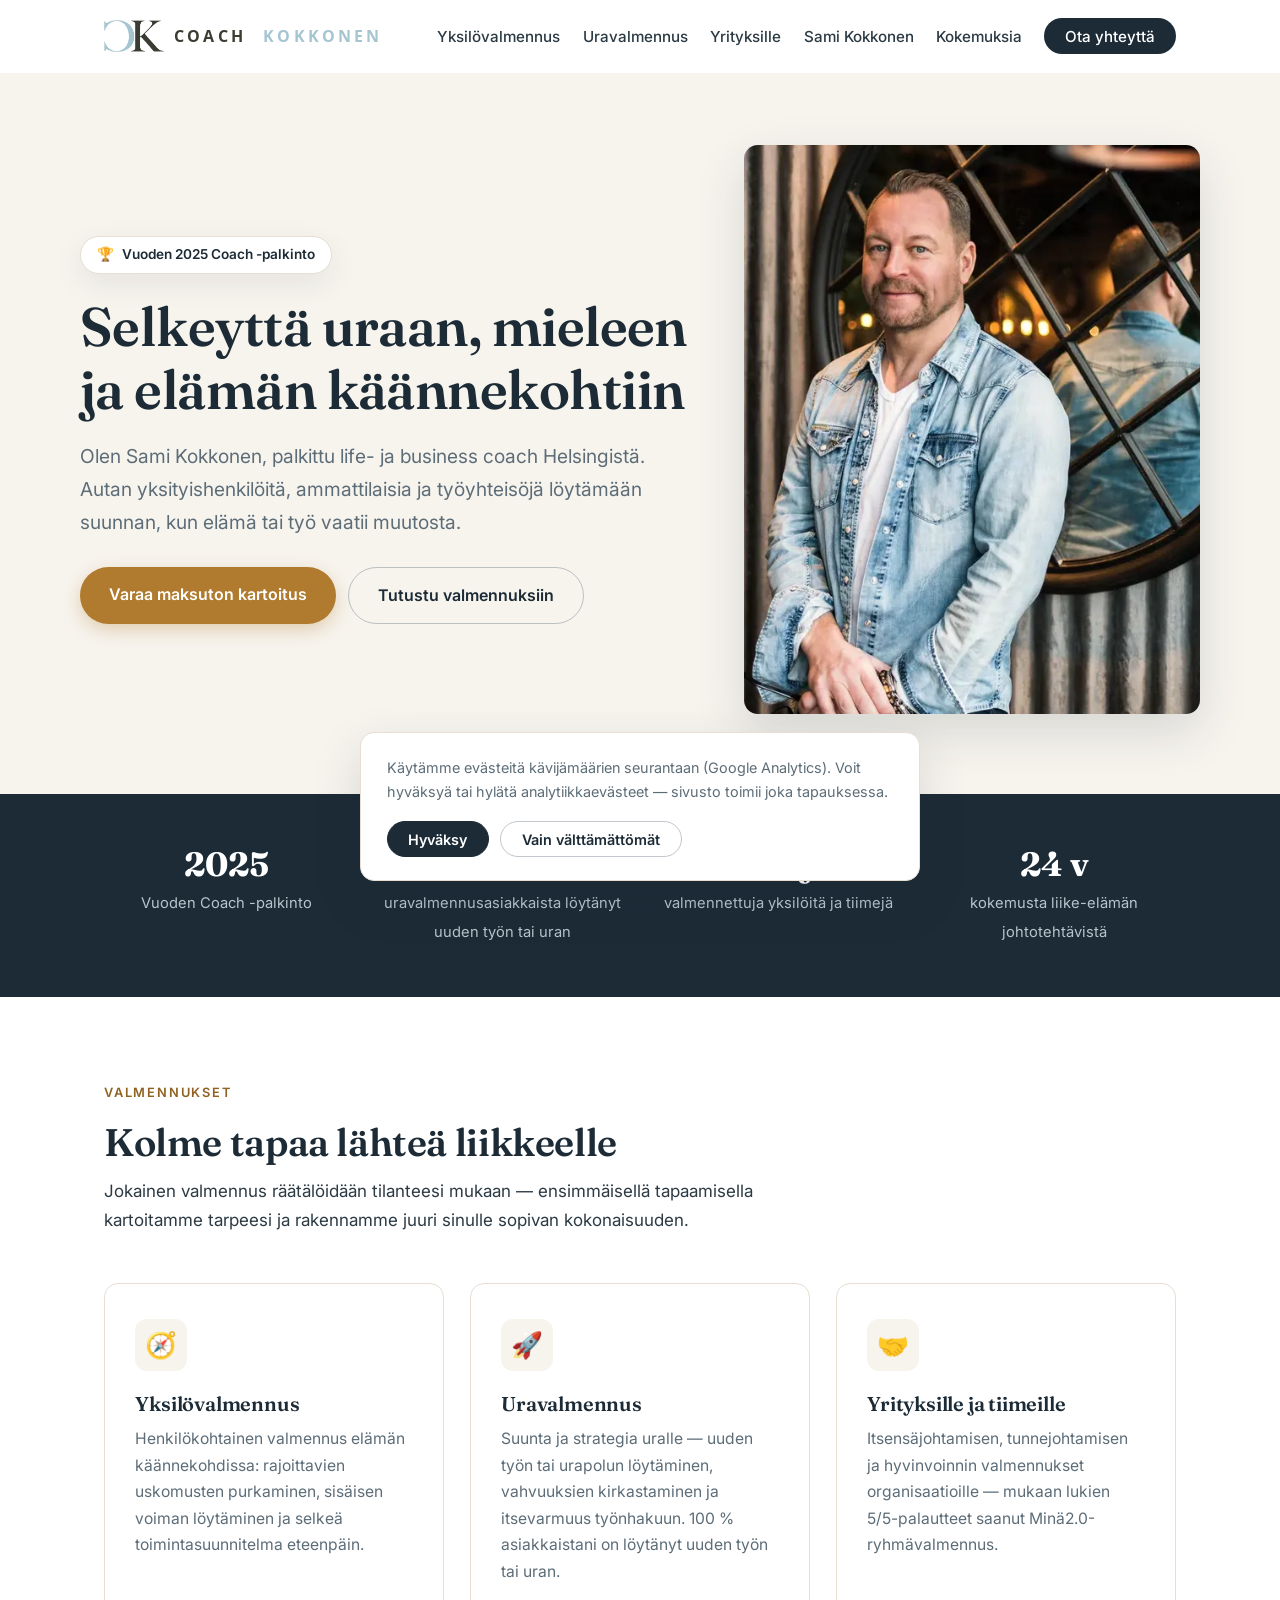
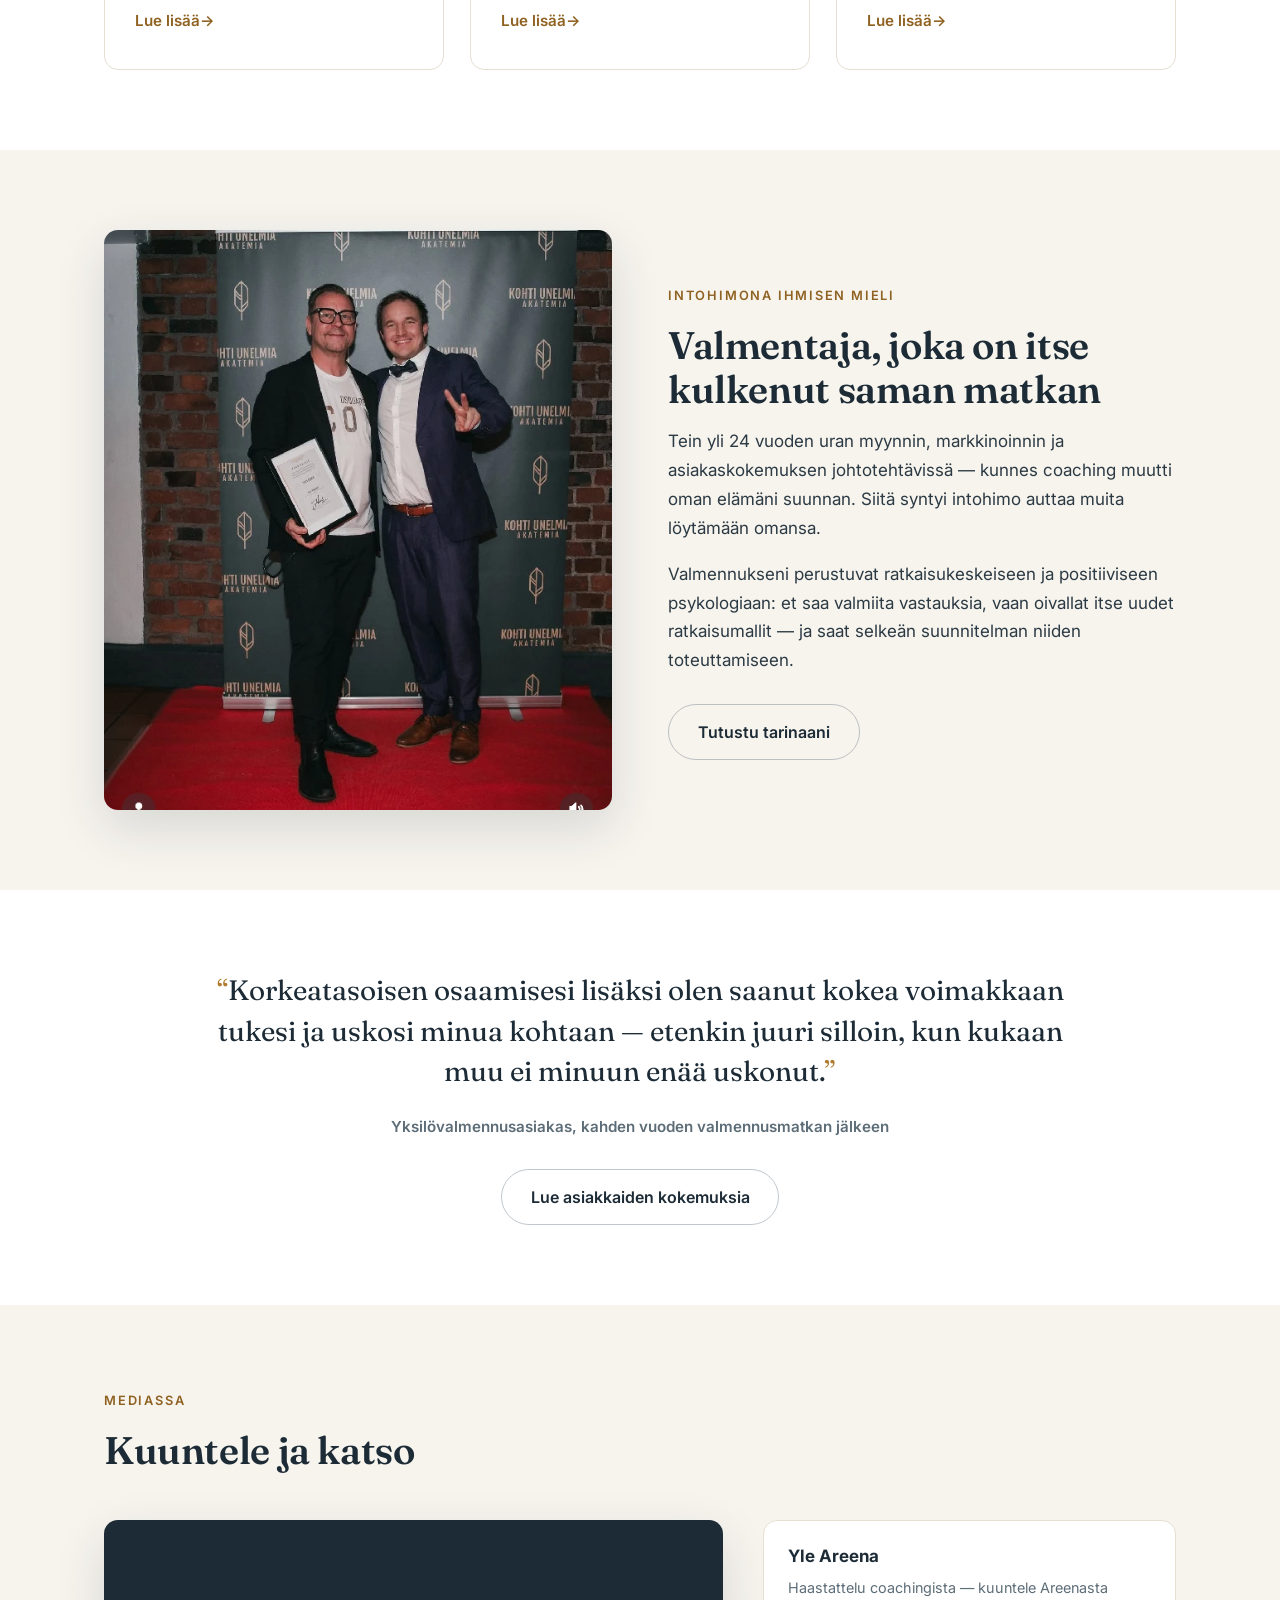
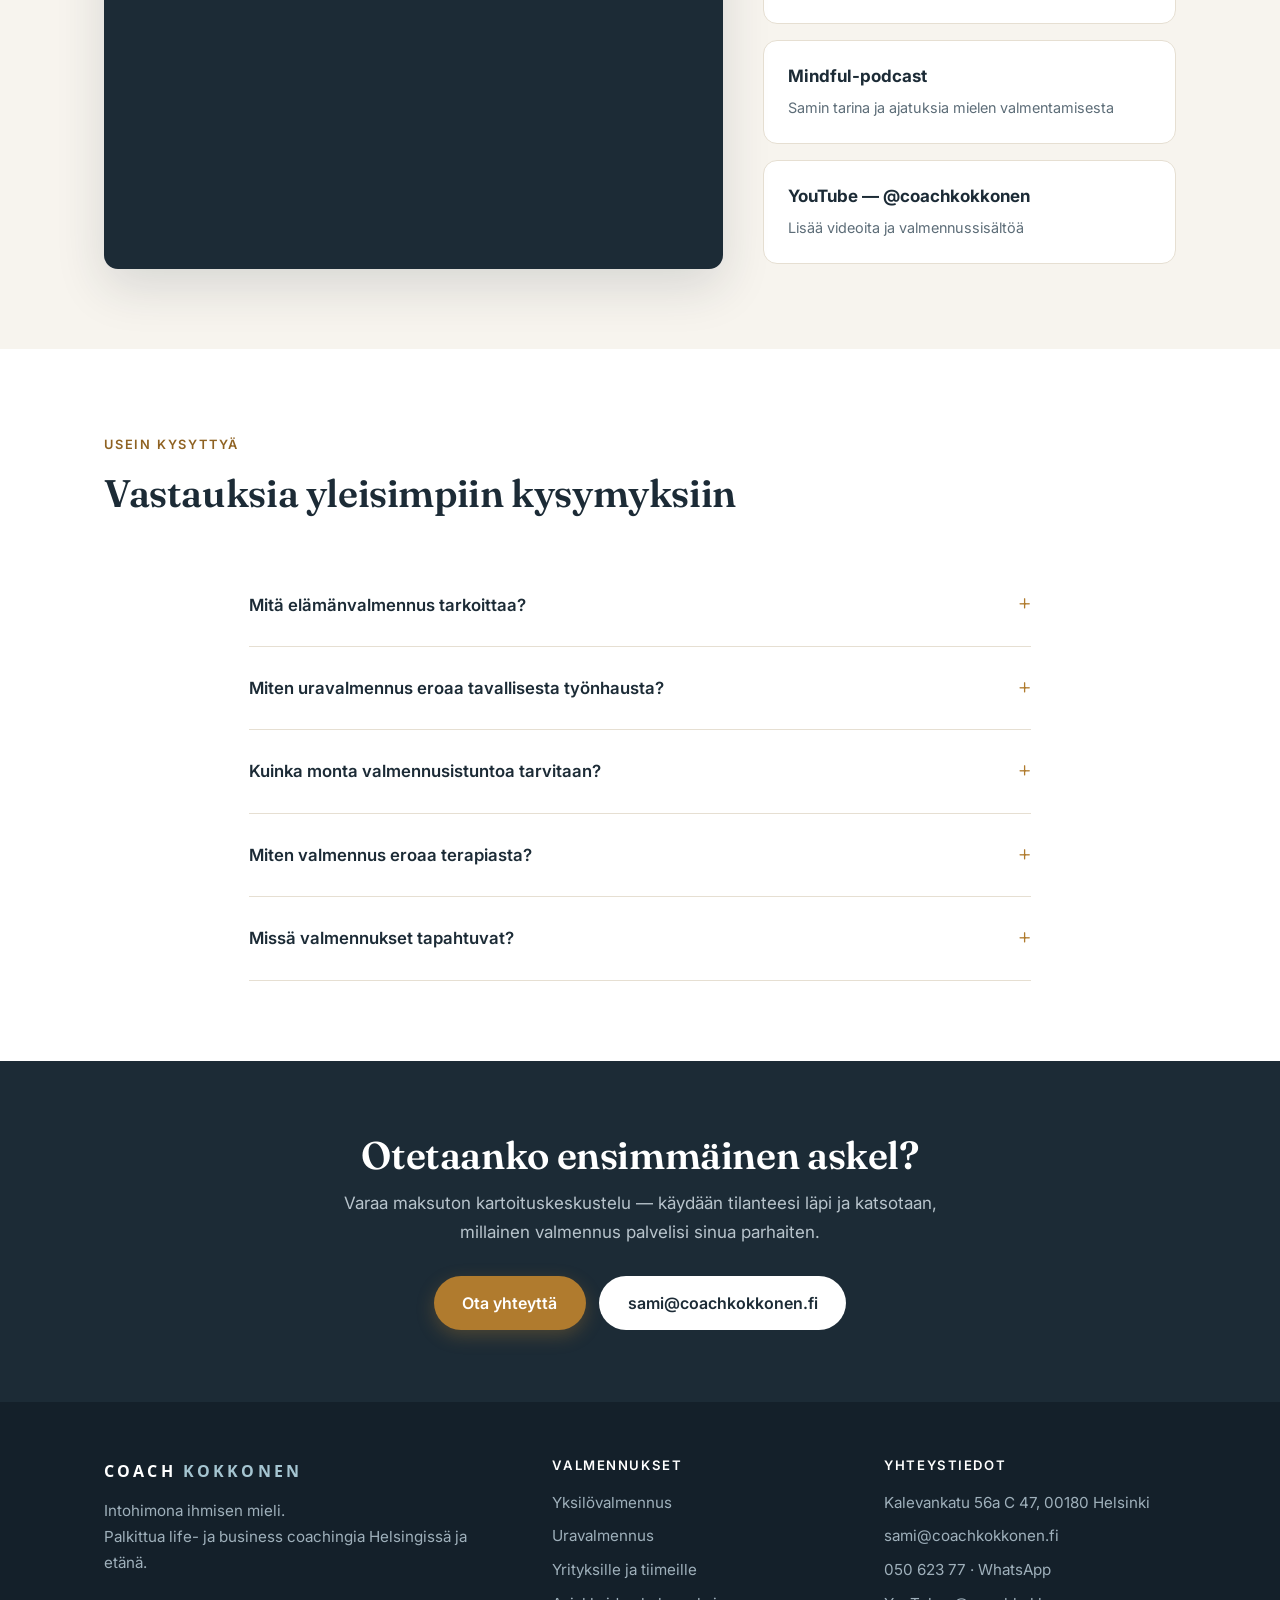
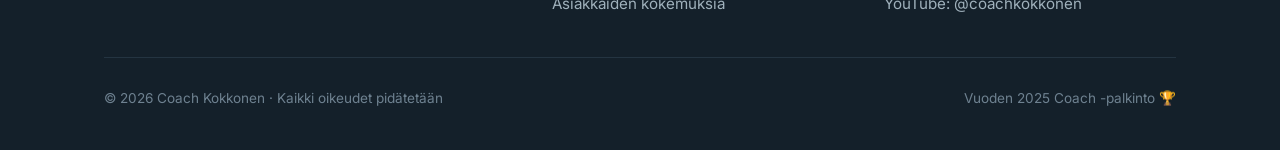
==== commit 9a83676f: "Download images locally, remove Webnode CDN dependency" ====
--- a/index.html
+++ b/index.html
@@ -11,7 +11,7 @@
 <meta property="og:type" content="website">
 <meta property="og:description" content="Kokenut elämänvalmentaja Helsingissä. Sami Kokkonen auttaa uramuutoksissa, itsensäjohtamisessa ja elämän käännekohdissa. Vuoden 2025 Coach -palkinnon saaja. Ota yhteyttä.">
 <meta property="og:site_name" content="coachkokkonen.fi">
-<meta property="og:image" content="https://12244a060f.clvaw-cdnwnd.com/14575ef719b008b09313afc50d658e6b/200000005-594c8594c9/700/Sami%20kopio.jpg?ph=12244a060f">
+<meta property="og:image" content="https://uusi.coachkokkonen.fi/assets/img/Sami-kopio.jpg">
 <meta name="robots" content="index,follow">
 <link rel="icon" href="https://duyn491kcolsw.cloudfront.net/files/2s/2sd/2sd9d9.ico?ph=12244a060f"><link rel="apple-touch-icon" href="https://duyn491kcolsw.cloudfront.net/files/2s/2sd/2sd9d9.ico?ph=12244a060f">
 <link rel="preconnect" href="https://fonts.googleapis.com">
@@ -47,7 +47,7 @@
       },
       "geo": { "@type": "GeoCoordinates", "latitude": 60.1632, "longitude": 24.9357 },
       "priceRange": "€€",
-      "image": "https://12244a060f.clvaw-cdnwnd.com/14575ef719b008b09313afc50d658e6b/200000005-594c8594c9/700/Sami%20kopio.jpg?ph=12244a060f",
+      "image": "https://uusi.coachkokkonen.fi/assets/img/Sami-kopio.jpg",
       "sameAs": ["https://www.youtube.com/@coachkokkonen"]
     },
     {
@@ -59,7 +59,7 @@
       "url": "https://www.coachkokkonen.fi/samikokkonen/",
       "worksFor": { "@id": "https://www.coachkokkonen.fi/#business" },
       "award": "Vuoden 2025 Coach -palkinto",
-      "image": "https://12244a060f.clvaw-cdnwnd.com/14575ef719b008b09313afc50d658e6b/200000005-594c8594c9/700/Sami%20kopio.jpg?ph=12244a060f",
+      "image": "https://uusi.coachkokkonen.fi/assets/img/Sami-kopio.jpg",
       "sameAs": ["https://www.youtube.com/@coachkokkonen"]
     },
     {
@@ -99,7 +99,7 @@
 <body>
 <header class="site-header">
   <div class="wrap header-inner">
-    <a class="brand" href="index.html"><img src="https://12244a060f.clvaw-cdnwnd.com/14575ef719b008b09313afc50d658e6b/200000030-e6f29e6f2b/450/CK.webp?ph=12244a060f" alt="" width="450" height="241">COACH<span>&nbsp;KOKKONEN</span></a>
+    <a class="brand" href="index.html"><img src="assets/img/CK.webp" alt="" width="450" height="241">COACH<span>&nbsp;KOKKONEN</span></a>
     <button class="nav-toggle" aria-label="Valikko" aria-expanded="false"><span></span><span></span><span></span></button>
     <nav class="main-nav" aria-label="Päävalikko">
       <ul>
@@ -121,7 +121,7 @@
       </div>
     </div>
     <div class="hero-img reveal">
-      <img src="https://12244a060f.clvaw-cdnwnd.com/14575ef719b008b09313afc50d658e6b/200000025-9d79d9d79f/700/Samipysty.webp?ph=12244a060f" alt="Sami Kokkonen, elämänvalmentaja Helsinki" width="700" height="875" fetchpriority="high">
+      <img src="assets/img/Samipysty.webp" alt="Sami Kokkonen, elämänvalmentaja Helsinki" width="700" height="875" fetchpriority="high">
     </div>
   </div>
 </section>
@@ -168,7 +168,7 @@
 <section class="section section-alt">
   <div class="wrap split">
     <div class="reveal">
-      <img src="https://12244a060f.clvaw-cdnwnd.com/14575ef719b008b09313afc50d658e6b/200000042-519d5519d6/700/IMG_0600.webp?ph=12244a060f" alt="Sami Kokkonen vastaanottaa Vuoden 2025 Coach -palkinnon" loading="lazy">
+      <img src="assets/img/IMG_0600.webp" alt="Sami Kokkonen vastaanottaa Vuoden 2025 Coach -palkinnon" loading="lazy">
     </div>
     <div class="reveal">
       <span class="eyebrow">Intohimona ihmisen mieli</span>
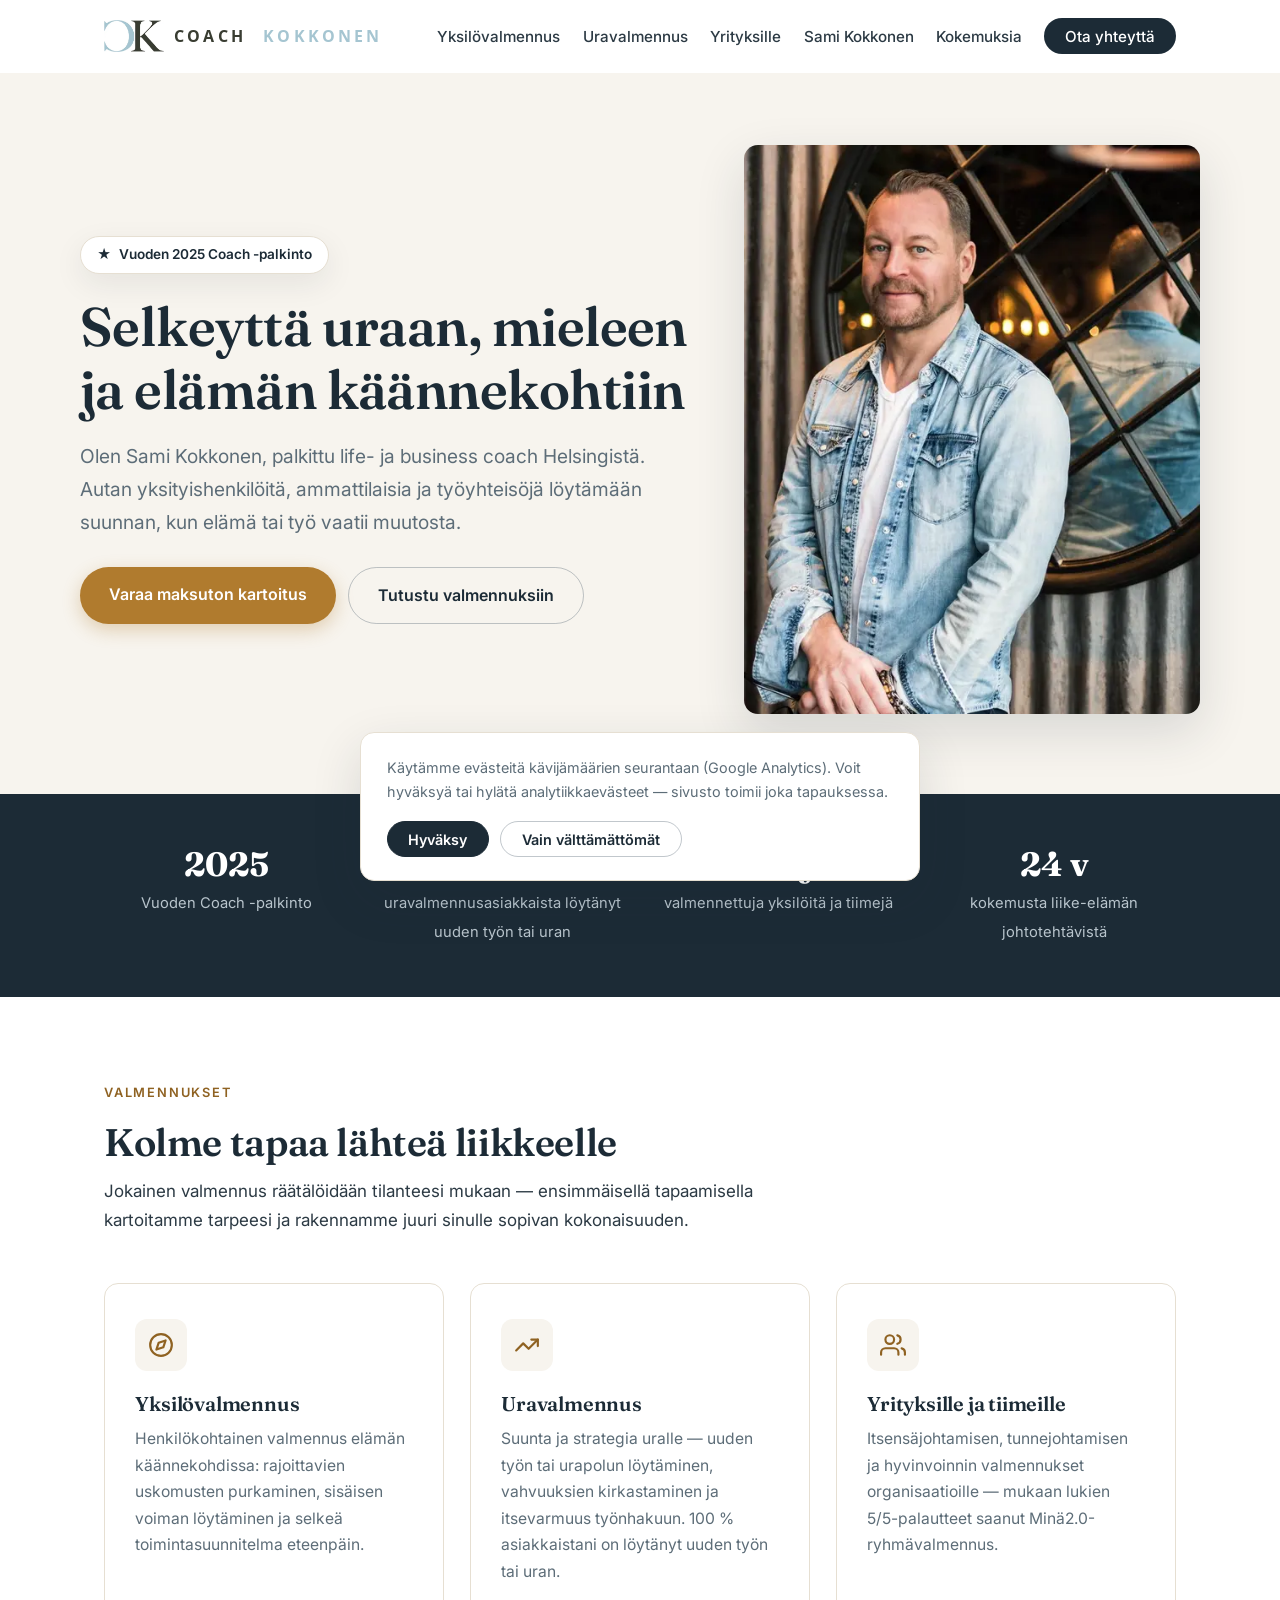
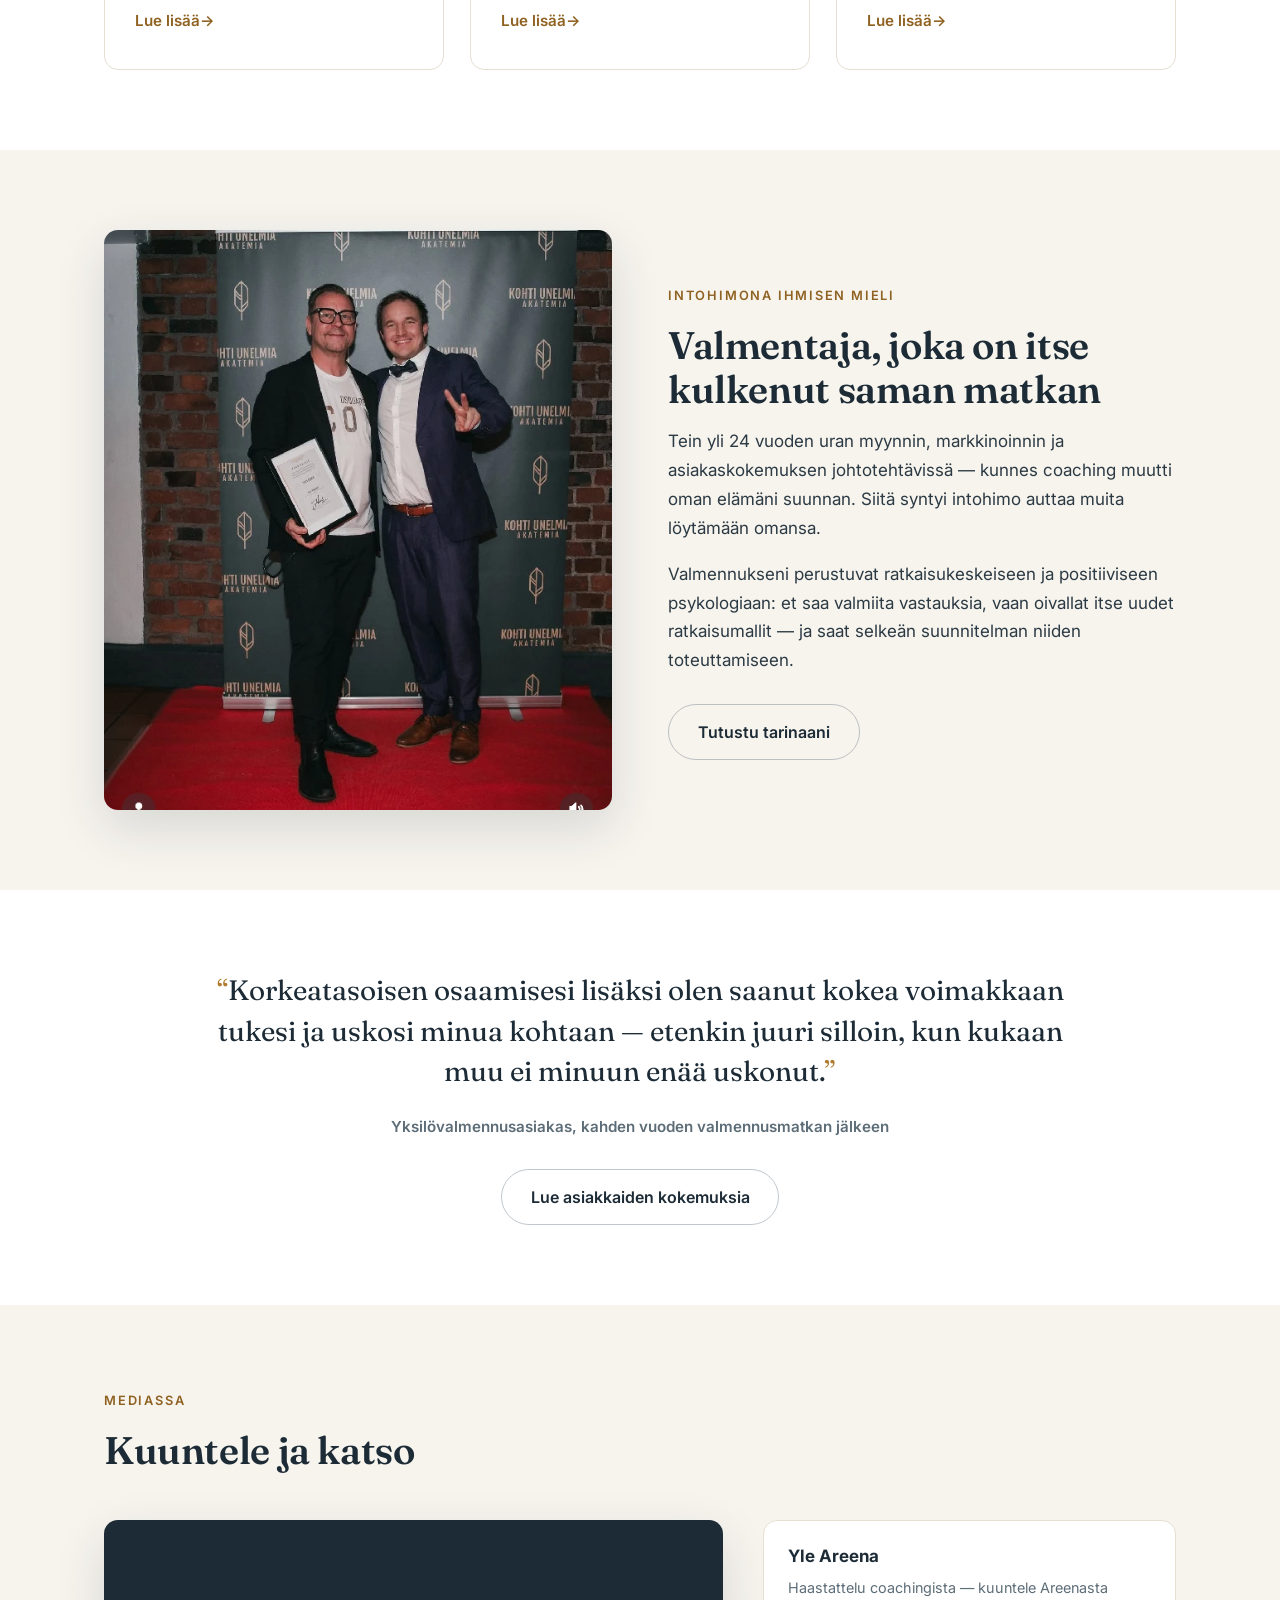
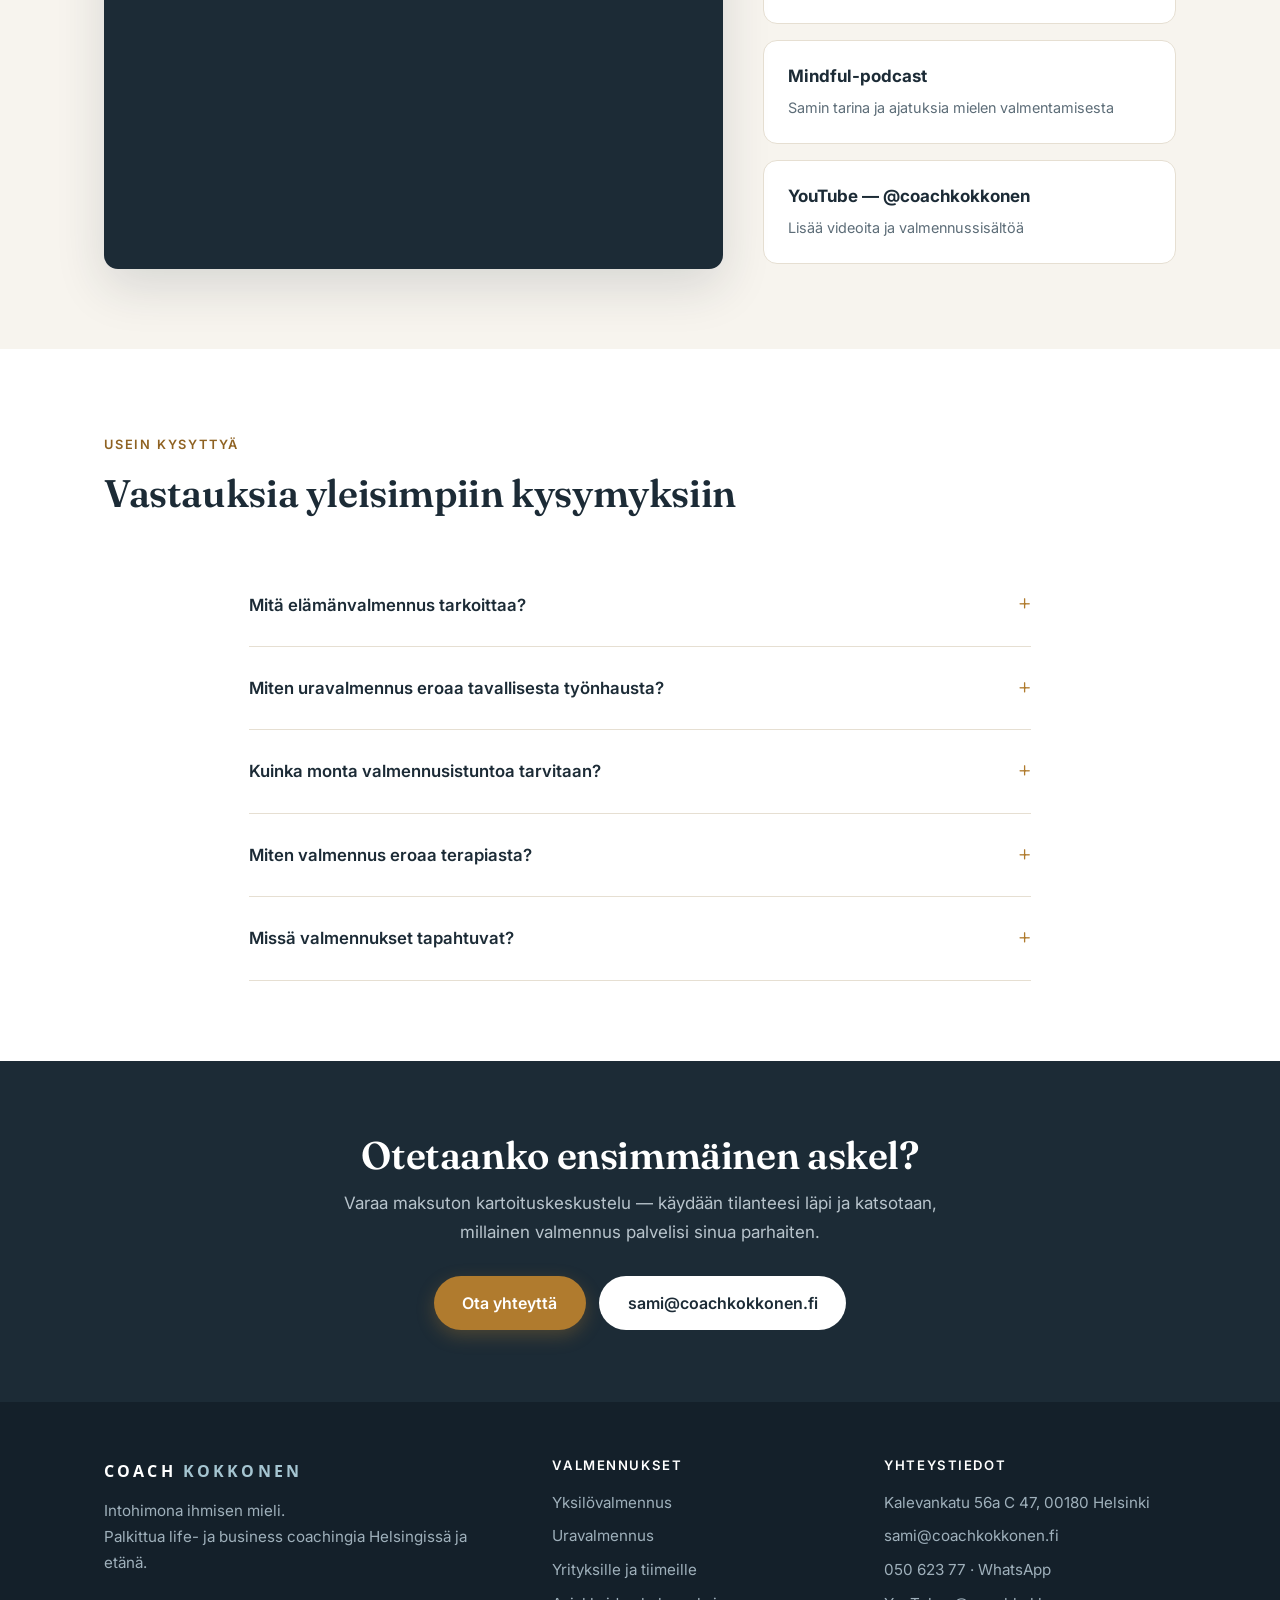
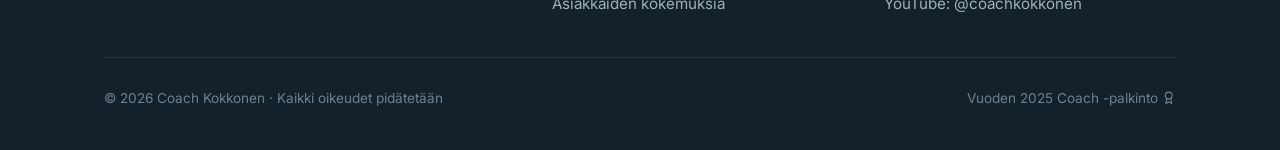
==== commit 84730efb: "Replace emojis with SVG icons" ====
--- a/index.html
+++ b/index.html
@@ -144,19 +144,19 @@
     </div>
     <div class="cards">
       <a class="card reveal" href="yksilovalmennus/index.html">
-        <span class="card-icon">🧭</span>
+        <span class="card-icon"><svg xmlns="http://www.w3.org/2000/svg" viewBox="0 0 24 24" fill="none" stroke="currentColor" stroke-width="2" stroke-linecap="round" stroke-linejoin="round"><circle cx="12" cy="12" r="10"/><polygon points="16.24 7.76 14.12 14.12 7.76 16.24 9.88 9.88 16.24 7.76"/></svg></span>
         <h3>Yksilövalmennus</h3>
         <p>Henkilökohtainen valmennus elämän käännekohdissa: rajoittavien uskomusten purkaminen, sisäisen voiman löytäminen ja selkeä toimintasuunnitelma eteenpäin.</p>
         <span class="card-link">Lue lisää</span>
       </a>
       <a class="card reveal" href="uravalmennus/index.html">
-        <span class="card-icon">🚀</span>
+        <span class="card-icon"><svg xmlns="http://www.w3.org/2000/svg" viewBox="0 0 24 24" fill="none" stroke="currentColor" stroke-width="2" stroke-linecap="round" stroke-linejoin="round"><polyline points="22 7 13.5 15.5 8.5 10.5 2 17"/><polyline points="16 7 22 7 22 13"/></svg></span>
         <h3>Uravalmennus</h3>
         <p>Suunta ja strategia uralle — uuden työn tai urapolun löytäminen, vahvuuksien kirkastaminen ja itsevarmuus työnhakuun. 100 % asiakkaistani on löytänyt uuden työn tai uran.</p>
         <span class="card-link">Lue lisää</span>
       </a>
       <a class="card reveal" href="yksitysille/index.html">
-        <span class="card-icon">🤝</span>
+        <span class="card-icon"><svg xmlns="http://www.w3.org/2000/svg" viewBox="0 0 24 24" fill="none" stroke="currentColor" stroke-width="2" stroke-linecap="round" stroke-linejoin="round"><path d="M17 21v-2a4 4 0 0 0-4-4H5a4 4 0 0 0-4 4v2"/><circle cx="9" cy="7" r="4"/><path d="M23 21v-2a4 4 0 0 0-3-3.87"/><path d="M16 3.13a4 4 0 0 1 0 7.75"/></svg></span>
         <h3>Yrityksille ja tiimeille</h3>
         <p>Itsensäjohtamisen, tunnejohtamisen ja hyvinvoinnin valmennukset organisaatioille — mukaan lukien 5/5-palautteet saanut Minä2.0-ryhmävalmennus.</p>
         <span class="card-link">Lue lisää</span>
@@ -292,7 +292,7 @@
     </div>
     <div class="footer-bottom">
       <span>© 2026 Coach Kokkonen · Kaikki oikeudet pidätetään</span>
-      <span>Vuoden 2025 Coach -palkinto 🏆</span>
+      <span>Vuoden 2025 Coach -palkinto <svg xmlns="http://www.w3.org/2000/svg" viewBox="0 0 24 24" fill="none" stroke="currentColor" stroke-width="2" stroke-linecap="round" stroke-linejoin="round" style="width:1em;height:1em;vertical-align:-0.15em;display:inline-block"><circle cx="12" cy="8" r="6"/><path d="M15.477 12.89 17 22l-5-3-5 3 1.523-9.11"/></svg></span>
     </div>
   </div>
 </footer>
--- a/assets/ck.css
+++ b/assets/ck.css
@@ -290,7 +290,7 @@
   box-shadow: var(--shadow);
 }
 
-.award-chip::before { content: "🏆"; }
+.award-chip::before { content: "★"; }
 
 .hero-text h1 { margin-bottom: 1.2rem; }
 
@@ -391,7 +391,6 @@
 }
 
 .card .card-icon {
-  font-size: 1.6rem;
   width: 52px;
   height: 52px;
   display: grid;
@@ -399,6 +398,12 @@
   background: var(--paper);
   border-radius: 12px;
   margin-bottom: 1.3rem;
+}
+
+.card .card-icon svg {
+  width: 26px;
+  height: 26px;
+  stroke: var(--accent-dark);
 }
 
 .card h3 { margin-bottom: 0.7rem; }
